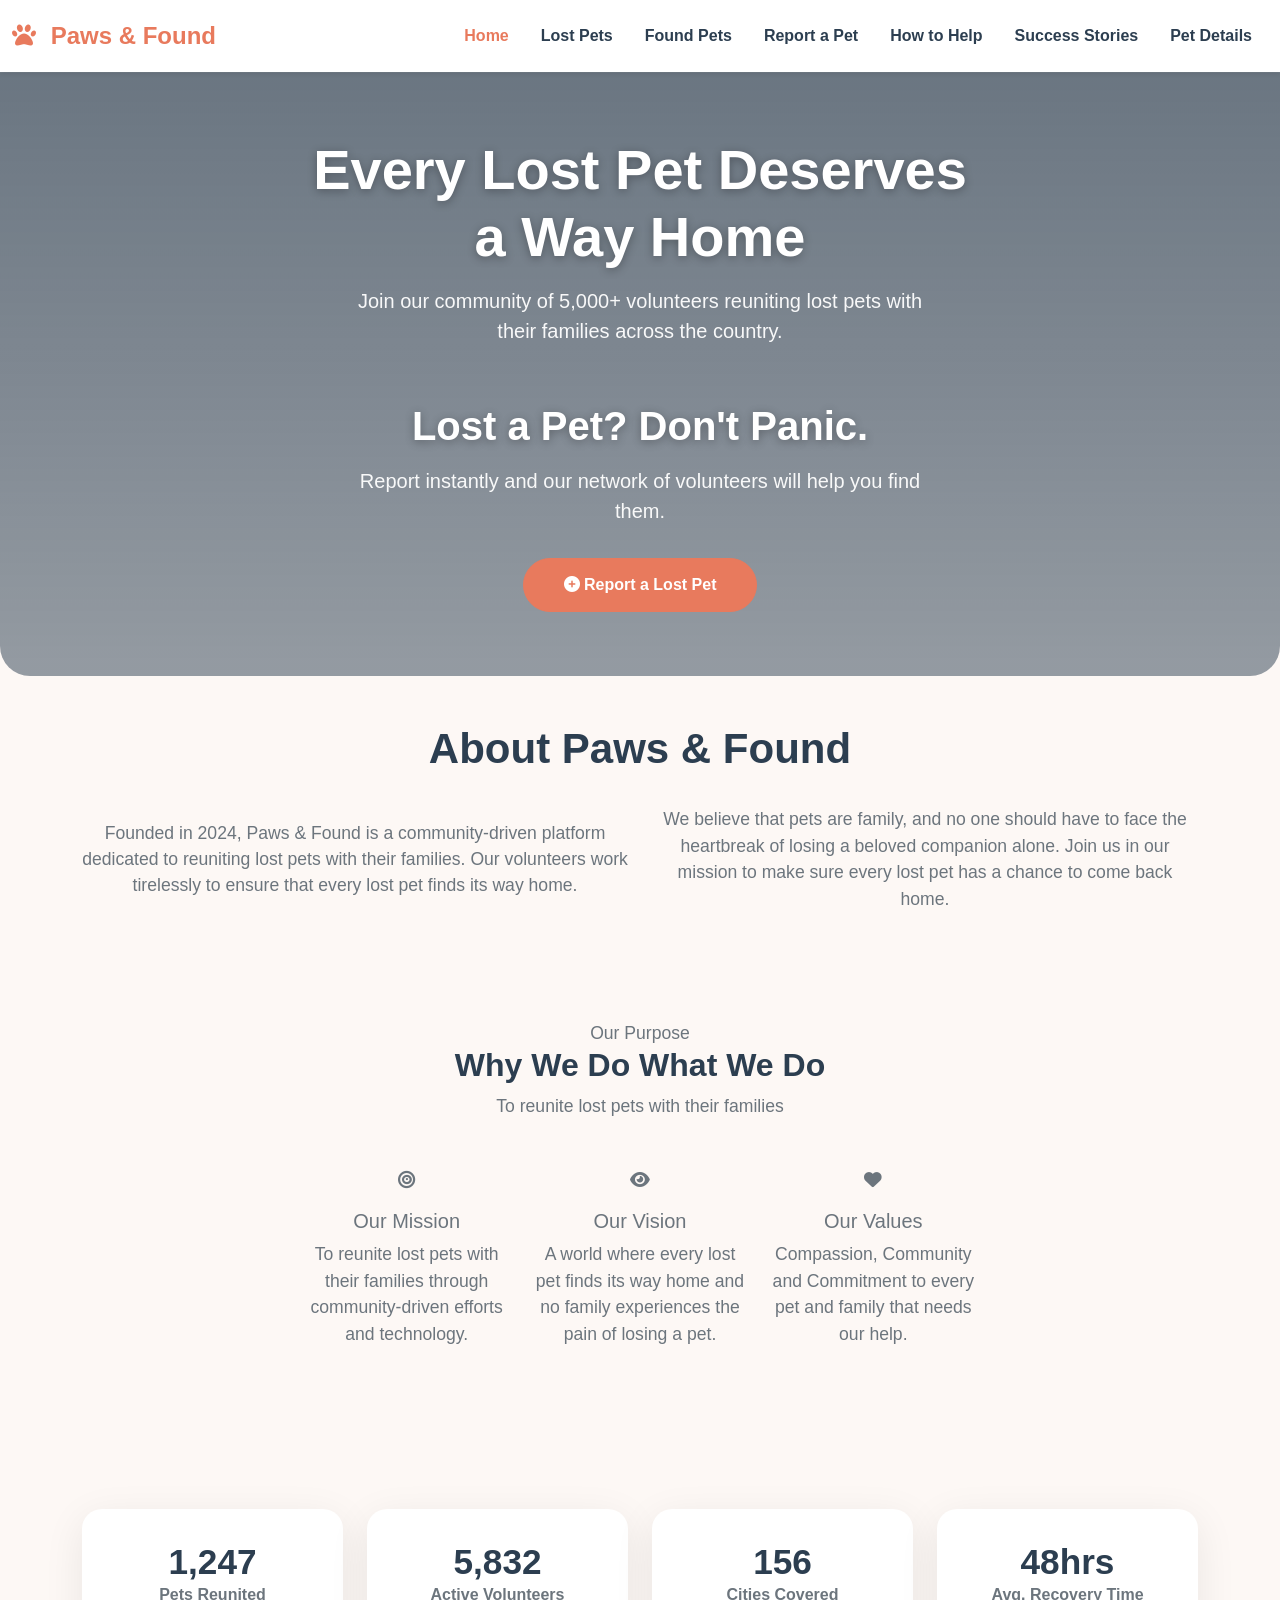
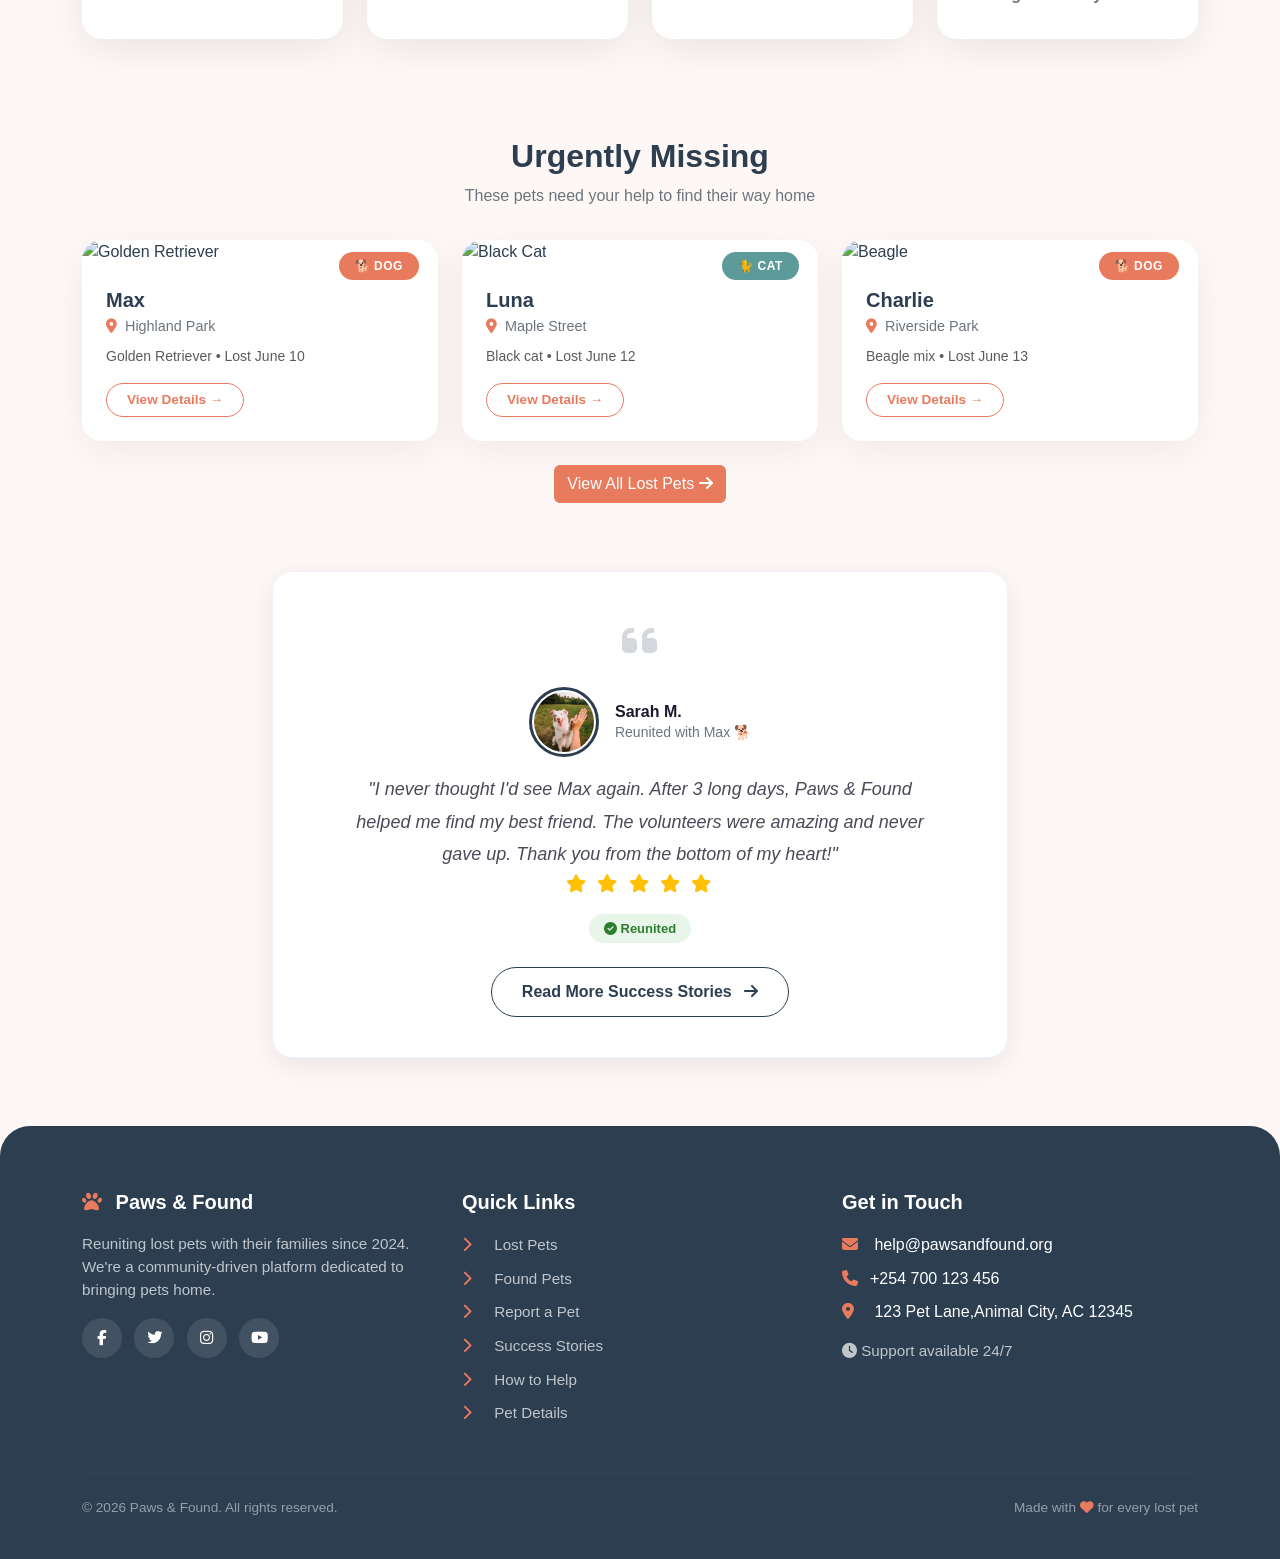
==== index.html @ 185084cc "finidhed home page set up yet to add js" ====
<!DOCTYPE html>
<html lang="en">
<head>
    <meta charset="UTF-8">
    <meta name="viewport" content="width=device-width, initial-scale=1.0">

    <title>Paws & Found | reuniting lost pets with their families</title>

    <link href="https://cdn.jsdelivr.net/npm/bootstrap@5.2.3/dist/css/bootstrap.min.css" rel="stylesheet" integrity="sha384-rbsA2VBKQhggwzxH7pPCaAqO46MgnOM80zW1RWuH61DGLwZJEdK2Kadq2F9CUG65" crossorigin="anonymous">
    <link rel="stylesheet" href="https://cdnjs.cloudflare.com/ajax/libs/font-awesome/6.4.0/css/all.min.css">

    <link rel="stylesheet" href="style.css">
</head>
<body>

    <nav class="navbar navbar-expand-lg bg-white shadow-sm sticky-top">
        <div class="container-fluid">
            <!-- Brand / Logo -->
            <a class="navbar-brand fw-bold text-primary" href="index.html"> 
                <i class="fas fa-paw"></i> Paws & Found</a>
            
            <!-- Mobile Toggle Button (hamburger menu) -->
            <button class="navbar-toggler" type="button" data-bs-toggle="collapse" data-bs-target="#mainNavbar">
                <span class="navbar-toggler-icon"></span>
            </button>
            
            <!-- Navigation Links (collapsible on mobile) -->
            <div class="collapse navbar-collapse" id="mainNavbar">
                <ul class="navbar-nav ms-auto mb-2 mb-lg-0">
                    <li class="nav-item">
                        <a class="nav-link active" aria-current="page" href="index.html">Home</a>
                    </li>
                    <li class="nav-item">
                        <a class="nav-link" href="lost_pets.html">Lost Pets</a>
                    </li>
                    <li class="nav-item">
                        <a class="nav-link" href="found_pets.html">Found Pets</a>
                    </li>
                    <li class="nav-item">
                        <a class="nav-link" href="report_form.html">Report a Pet</a>
                    </li>
                    <li class="nav-item">
                        <a class="nav-link" href="how-to-help.html">How to Help</a>
                    </li>
                    <li class="nav-item">
                        <a class="nav-link" href="success_details.html">Success Stories</a>
                    </li>
                    <li class="nav-item">
                        <a class="nav-link" href="pet_details.html">Pet Details</a>
                    </li>

                </ul>
            </div>
        </div>
    </nav>


    <section class="hero">
        <div class="container">
            <h1>Every Lost Pet Deserves <br>a Way Home</h1>
            <p>Join our community of 5,000+ volunteers reuniting lost pets with their families across the country.</p>
            <br>
            <h2>Lost a Pet? Don't Panic.</h2>
            <p>Report instantly and our network of volunteers will help you find them.</p>
                <div>
                    <a href="report_form.html" class="btn btn-primary">
                        <i class="fas fa-plus-circle"></i> Report a Lost Pet
                    </a>
                </div>
            </div>
        </div>
    </section>


   <section class="container about-section">
        <div class="row align-items-center g-4">
            <h2>About Paws & Found</h2>
            <div class="col-md-6">
                <p>Founded in 2024, Paws & Found is a community-driven platform dedicated to reuniting lost pets with their families. Our volunteers work tirelessly to ensure that every lost pet finds its way home.</p>
            </div>
            <div class="col-md-6">    
                <p>We believe that pets are family, and no one should have to face the heartbreak of losing a beloved companion alone. Join us in our mission to make sure every lost pet has a chance to come back home.</p>
            </div>    
                <br>
                <br>
            </div>
        </div>
    </section>

    <section class="container mission-section py-5">
        <div class="text-center mb-5">
            <span class="section-badge">Our Purpose</span>
            <h2 class="section-title">Why We Do What We Do</h2>
            <p class="section-subtitle">To reunite lost pets with their families</p>
        </div>
        <div class="row g-4">
            <div class="col-md-4">
                <div class="mission-card text-center">
                    <div class="mission-icon mb-3">
                        <i class="fas fa-bullseye"></i>
                    </div>
                    <h5>Our Mission</h5>
                    <p>To reunite lost pets with their families through community-driven efforts and technology.</p>
                </div>
            </div>
            <div class="col-md-4">
                <div class="mission-card text-center">
                    <div class="mission-icon mb-3">
                        <i class="fas fa-eye"></i>
                    </div>
                    <h5>Our Vision</h5>
                    <p>A world where every lost pet finds its way home and no family experiences the pain of losing a pet.</p>
                </div>
            </div>
            <div class="col-md-4">
                <div class="mission-card text-center">
                    <div class="mission-icon mb-3">
                        <i class="fas fa-heart"></i>
                    </div>
                    <h5>Our Values</h5>
                    <p>Compassion, Community and Commitment to every pet and family that needs our help.</p>

    </section>

     

    <section class="container stats-section py-5">
        <div class="row g-4">
            <div class="col-md-3 col-sm-6">
                <div class="stat-card">
                    <h3>1,247</h3>
                    <p>Pets Reunited</p>
                </div>
            </div>
            <div class="col-md-3 col-sm-6">
                <div class="stat-card">
                    <h3>5,832</h3>
                    <p>Active Volunteers</p>
                </div>
            </div>
            <div class="col-md-3 col-sm-6">
                <div class="stat-card">
                    <h3>156</h3>
                    <p>Cities Covered</p>
                </div>
            </div>
            <div class="col-md-3 col-sm-6">
                <div class="stat-card">
                    <h3>48hrs</h3>
                    <p>Avg. Recovery Time</p>
                </div>
            </div>
        </div>
    </section>



    <section class="container my-5">
        <div class="text-center">
            <h2 class="section-title">Urgently Missing</h2>
            <p class="section-subtitle">These pets need your help to find their way home</p>
        </div>
        
        <div class="row g-4">
            <!-- Pet Card 1 - Dog -->
            <div class="col-md-4 col-sm-6">
                <div class="pet-card">
                    <img src="images/max.jpg" 
                         class="pet-card-img" alt="Golden Retriever">
                    <div class="pet-card-body">
                        <span class="pet-badge dog">🐕 Dog</span>
                        <h5>Max</h5>
                        <p class="location"><i class="fas fa-map-marker-alt"></i> Highland Park</p>
                        <p class="text-muted small">Golden Retriever • Lost June 10</p>
                        <a href="pet-detail.html?id=1" class="btn btn-outline-primary btn-sm">
                            View Details →
                        </a>
                    </div>
                </div>
            </div>


            <!-- Pet Card 2 - Cat -->
            <div class="col-md-4 col-sm-6">
                <div class="pet-card">
                    <img src="images/luna.jpg" 
                         class="pet-card-img" alt="Black Cat">
                    <div class="pet-card-body">
                        <span class="pet-badge cat">🐈 Cat</span>
                        <h5>Luna</h5>
                        <p class="location"><i class="fas fa-map-marker-alt"></i> Maple Street</p>
                        <p class="text-muted small">Black cat • Lost June 12</p>
                        <a href="pet-detail.html?id=2" class="btn btn-outline-primary btn-sm">
                            View Details →
                        </a>
                    </div>
                </div>
            </div>

            <!-- Pet Card 3 - Dog -->
            <div class="col-md-4 col-sm-6">
                <div class="pet-card">
                    <img src="images/charlie.jpg" 
                         class="pet-card-img" alt="Beagle">
                    <div class="pet-card-body">
                        <span class="pet-badge dog">🐕 Dog</span>
                        <h5>Charlie</h5>
                        <p class="location"><i class="fas fa-map-marker-alt"></i> Riverside Park</p>
                        <p class="text-muted small">Beagle mix • Lost June 13</p>
                        <a href="pet-detail.html?id=3" class="btn btn-outline-primary btn-sm">
                            View Details →
                        </a>
                    </div>
                </div>
            </div>
        </div>

        <div class="text-center mt-4">
            <a href="lost-pets.html" class="btn btn-primary">
                View All Lost Pets <i class="fas fa-arrow-right"></i>
            </a>
        </div>
    </section>



    <section class="container my-5">
    <div class="testimonial-preview">
        <div class="row justify-content-center">
            <div class="col-lg-8">
                <div class="testimonial-card text-center">
                    <div class="quote-icon">
                        <i class="fas fa-quote-left"></i>
                    </div>
                    
                    <div class="d-flex justify-content-center align-items-center mb-3">
                        <img src="images/sarah-dog.jpg" 
                             alt="Sarah M." 
                             class="user-avatar">
                        <div class="ms-3 text-start">
                            <h6 class="user-name">Sarah M.</h6>
                            <p class="user-role mb-0">Reunited with Max 🐕</p>
                        </div>
                    </div>
                    
                    <p class="testimonial-text">
                        "I never thought I'd see Max again. After 3 long days, Paws & Found 
                        helped me find my best friend. The volunteers were amazing and 
                        never gave up. Thank you from the bottom of my heart!"
                    </p>
                    
                    <div class="stars">
                        <i class="fas fa-star"></i>
                        <i class="fas fa-star"></i>
                        <i class="fas fa-star"></i>
                        <i class="fas fa-star"></i>
                        <i class="fas fa-star"></i>
                    </div>
                    
                    <div class="mt-3">
                        <span class="pet-tag">
                            <i class="fas fa-check-circle"></i> Reunited
                        </span>
                    </div>
                    
                    <div class="mt-4">
                        <a href="success_details.html" class="btn btn-outline-primary view-stories-btn">
                            Read More Success Stories <i class="fas fa-arrow-right ms-2"></i>
                        </a>
                    </div>
                </div>
            </div>
        </div>
    </div>
</section>
    

    <footer class="footer">
        <div class="container">
            <div class="row g-4">
                <!-- Column 1: Brand -->
                <div class="col-md-4">
                    <h5><i class="fas fa-paw"></i> Paws & Found</h5>
                    <p>Reuniting lost pets with their families since 2024. We're a community-driven platform dedicated to bringing pets home.</p>
                    <div class="social-links mt-3">
                        <a href="#"><i class="fab fa-facebook-f"></i></a>
                        <a href="#"><i class="fab fa-twitter"></i></a>
                        <a href="#"><i class="fab fa-instagram"></i></a>
                        <a href="#"><i class="fab fa-youtube"></i></a>
                    </div>
                </div>

                <!-- Column 2: Quick Links -->
                <div class="col-md-4">
                    <h5>Quick Links</h5>
                    <ul>
                        <li><a href="lost_pets.html"><i class="fas fa-chevron-right"></i> Lost Pets</a></li>
                        <li><a href="found_pets.html"><i class="fas fa-chevron-right"></i> Found Pets</a></li>
                        <li><a href="report_form.html"><i class="fas fa-chevron-right"></i> Report a Pet</a></li>
                        <li><a href="success_details.html"><i class="fas fa-chevron-right"></i> Success Stories</a></li>
                        <li><a href="how_to_help.html"><i class="fas fa-chevron-right"></i> How to Help</a></li>
                        <li><a href="pet_details.html"><i class="fas fa-chevron-right"></i> Pet Details</a></li>
                    </ul>
                </div>

                <!-- Column 3: Contacts -->
                <div class="col-md-4">
                    <h5>Get in Touch</h5>
                    <ul>
                        <li><i class="fas fa-envelope"></i> help@pawsandfound.org</li>
                        <li><i class="fas fa-phone"></i>+254 700 123 456</li>
                        <li><i class="fas fa-map-marker-alt"></i> 123 Pet Lane,Animal City, AC 12345</li>
                    </ul>
                    <p class="mt-3 small">
                        <i class="fas fa-clock"></i> Support available 24/7
                    </p>
                </div>
            </div>

            <hr class="divider">

            <div class="row">
                <div class="col-md-6 text-md-start text-center">
                    <p class="copyright">&copy; 2026 Paws & Found. All rights reserved.</p>
                </div>
                <div class="col-md-6 text-md-end text-center">
                    <p class="copyright">
                        Made with <i class="fas fa-heart" style="color: #E87A5D;"></i> for every lost pet
                    </p>
                </div>
            </div>
        </div>
    </footer>

     <script src="https://cdn.jsdelivr.net/npm/bootstrap@5.2.3/dist/js/bootstrap.bundle.min.js" integrity="sha384-kenU1KFdBIe4zVF0s0G1M5b4hcpxyD9F7jL+jjXkk+Q2h455rYXK/7HAuoJl+0I4" crossorigin="anonymous"></script>

    
    
</body>
</html>
---- style.css ----
body {
            font-family: 'Nunito', 'Segoe UI', Tahoma, Geneva, Verdana, sans-serif;
            background-color: #FDF8F5;
            color: #2C3E50;
        }

        /* ============================================
           NAVIGATION BAR (already built)
           ============================================ */
        .navbar {
            background-color: white;
            box-shadow: 0 2px 20px rgba(0,0,0,0.08);
            padding: 0.8rem 0;
        }

        .navbar-brand {
            font-size: 1.5rem;
            font-weight: 800;
            color: #E87A5D !important;
        }

        .navbar-brand i {
            margin-right: 8px;
        }

        .nav-link {
            color: #2C3E50 !important;
            font-weight: 600;
            transition: color 0.3s;
            padding: 0.2rem 1rem !important;
        }

        .nav-link:hover, .nav-link.active {
            color: #E87A5D !important;
        }

        .nav-link i {
            margin-right: 6px;
        }

        /* ============================================
           HERO SECTION
           ============================================ */
        .hero {
            background: linear-gradient(rgba(44, 62, 80, 0.7), rgba(44, 62, 80, 0.5)), 
                        url('https://images.unsplash.com/photo-1548199973-03cce0bbc87b?w=1600&h=600&fit=crop');
            background-size: cover;
            background-position: center;
            min-height: 500px;
            display: flex;
            align-items: center;
            justify-content: center;
            color: white;
            text-align: center;
            padding: 4rem 1rem;
            margin-bottom: 3rem;
            border-radius: 0 0 30px 30px;
        }

        .hero h1 {
            font-family: 'Nunito', 'Segoe UI', Tahoma, Geneva, Verdana, sans-serif;
            font-size: 3.5rem;
            font-weight: 800;
            margin-bottom: 1rem;
            text-shadow: 0 2px 10px rgba(0,0,0,0.3);
        }

        .hero p {
            font-size: 1.25rem;
            max-width: 600px;
            margin: 0 auto 2rem;
            opacity: 0.95;
        }

        .hero .btn {
            padding: 14px 40px;
            font-weight: 700;
            border-radius: 50px;
            margin: 0 8px;
        }

        .btn-primary {
            background-color: #E87A5D;
            border-color: #E87A5D;
        }

        .btn-primary:hover {
            background-color: #d45a3a;
            border-color: #d45a3a;
        }
        .hero h2{
            font-family: 'Nunito', 'Segoe UI', Tahoma, Geneva, Verdana, sans-serif;
            font-size: 2.5rem;
            font-weight: 800;
            margin-bottom: 1rem;
            text-shadow: 0 2px 10px rgba(0,0,0,0.3);
            
        }


         /* ============================================
           FEATURED PETS GRID
           ============================================ */
        .section-title {
            font-weight: 800;
            color: #2C3E50;
            margin-bottom: 0.5rem;
        }

        .section-subtitle {
            color: #6c757d;
            margin-bottom: 2rem;
        }
        
        .pet-card {
            background: white;
            border-radius: 20px;
            box-shadow: 0 10px 40px rgba(0,0,0,0.06);
            overflow: hidden;
            transition: transform 0.3s ease, box-shadow 0.3s ease;
            height: 100%;
        }

        .pet-card:hover {
            transform: translateY(-5px);
            box-shadow: 0 15px 40px rgba(0,0,0,0.12);
        }

        .pet-card img{
            width: 100%;
            height: 200px;
            object-fit: cover;
        }

        .pet-card-body {
            padding: 1.5rem;
            position: relative;
        }

        .pet-badge {
            position: absolute;
            top: -12px;
            right: 1.2rem;
            padding: 5px 16px;
            border-radius: 30px;
            font-size: 0.75rem;
            font-weight: 700;
            color: white;
            text-transform: uppercase;
            letter-spacing: 0.5px;
        }

        .pet-badge.dog {
            background-color: #E87A5D;
        }

        .pet-badge.cat {
            background-color: #5D9B9B;
        }

        .pet-badge.other {
            background-color: #7CB518;
        }

        .pet-card-body h5 {
            font-weight: 700;
            margin-bottom: 0.25rem;
            color: #2C3E50;
        }

        .pet-card-body .location {
            color: #6c757d;
            font-size: 0.9rem;
            margin-bottom: 0.5rem;
        }

        .pet-card-body .location i {
            margin-right: 4px;
            color: #E87A5D;
        }

        .pet-card-body .btn-outline-primary {
            color: #E87A5D;
            border-color: #E87A5D;
            border-radius: 30px;
            padding: 6px 20px;
            font-weight: 600;
            font-size: 0.85rem;
        }

        .pet-card-body .btn-outline-primary:hover {
            background-color: #E87A5D;
            border-color: #E87A5D;
            color: white;
            
        }
        /* ============================================
           ABOUT SECTION
           ============================================ */
        .about-section {
             margin-bottom: 60px;
        }
        .about-section h2 {
            font-weight: 700;
                font-size: 42px;

            color: #2C3E50;
            margin-bottom: 0.5rem;
            text-align: center;
        }
        .about-section p {
            color: #6c757d;
            font-size: 1.1rem;
            max-width: 700px;
            margin: 0 auto;
            text-align: center;
        }
        
        /* ============================================
          MISSION SECTION
           ============================================ */
        .mission-section {
            color: #6c757d;
            font-size: 1.1rem;
            max-width: 700px;
            margin: 0 auto;
            text-align: center;
        }   
        


         /* ============================================
           STATS SECTION
           ============================================ */
        .stats-section {
            margin-top: 50px;
            margin-bottom: 50px;
            position: relative;
            z-index: 10;
        }

        .stat-card {
            background: white;
            padding: 2rem 1.5rem;
            border-radius: 20px;
            box-shadow: 0 10px 40px rgba(0,0,0,0.08);
            text-align: center;
            transition: transform 0.3s ease, box-shadow 0.3s ease;
            height: 100%;
        }

        .stat-card:hover {
            transform: translateY(-8px);
            box-shadow: 0 15px 50px rgba(0,0,0,0.12);
        }

        .stat-card i {
            font-size: 2.5rem;
            color: #E87A5D;
            margin-bottom: 0.5rem;
        }

        .stat-card h3 {
            font-size: 2.2rem;
            font-weight: 800;
            color: #2C3E50;
            margin-bottom: 0;
        }

        .stat-card p {
            color: #6c757d;
            font-weight: 600;
            margin-bottom: 0;
        }


          /* ============================================
           FOOTER
           ============================================ */
        .footer {
            background-color: #2C3E50;
            color: white;
            padding: 4rem 0 1.5rem;
            margin-top: 3rem;
            border-radius: 30px 30px 0 0;
        }

        .footer h5 {
            font-weight: 700;
            margin-bottom: 1.2rem;
            color: white;
        }

        .footer h5 i {
            margin-right: 8px;
            color: #E87A5D;
        }

        .footer p, .footer a {
            color: rgba(255,255,255,0.7);
            font-size: 0.95rem;
        }

        .footer a {
            text-decoration: none;
            transition: color 0.3s;
        }

        .footer a:hover {
            color: #E87A5D;
        }

        .footer ul {
            list-style: none;
            padding: 0;
        }

        .footer ul li {
            margin-bottom: 0.6rem;
        }

        .footer ul li i {
            margin-right: 8px;
            width: 20px;
            color: #E87A5D;
        }

        .footer .social-links a {
            display: inline-block;
            width: 40px;
            height: 40px;
            background: rgba(255,255,255,0.1);
            border-radius: 50%;
            text-align: center;
            line-height: 40px;
            margin-right: 8px;
            transition: background 0.3s;
            color: white;
        }

        .footer .social-links a:hover {
            background: #E87A5D;
        }

        .footer .divider {
            border-color: rgba(255,255,255,0.1);
            margin: 2rem 0 1.5rem;
        }

        .footer .copyright {
            color: rgba(255,255,255,0.5);
            font-size: 0.85rem;
        }

        /* Testimonial Preview Styles */
.testimonial-preview {
    padding: 20px 0;
}

.testimonial-card {
    background: white;
    padding: 40px;
    border-radius: 20px;
    box-shadow: 0 8px 30px rgba(0,0,0,0.08);
    position: relative;
    transition: transform 0.3s ease, box-shadow 0.3s ease;
    border: 1px solid rgba(102, 126, 234, 0.1);
}

.testimonial-card:hover {
    transform: translateY(-5px);
    box-shadow: 0 12px 40px rgba(102, 126, 234, 0.15);
}

.quote-icon {
    font-size: 40px;
    color: #2C3E50;
    opacity: 0.2;
    margin-bottom: 15px;
}

.user-avatar {
    width: 70px;
    height: 70px;
    border-radius: 50%;
    object-fit: cover;
    border: 3px solid #2C3E50;
    padding: 2px;
}

.user-name {
    font-weight: 700;
    color: #1a1a2e;
    margin-bottom: 0;
}

.user-role {
    font-size: 14px;
    color: #6c757d;
}

.testimonial-text {
    font-size: 18px;
    color: #4a4a5a;
    line-height: 1.8;
    font-style: italic;
    max-width: 600px;
    margin: 0 auto;
}

.stars {
    color: #ffc107;
    font-size: 18px;
    letter-spacing: 3px;
}

.pet-tag {
    display: inline-block;
    background: #e8f5e9;
    color: #2e7d32;
    padding: 5px 15px;
    border-radius: 20px;
    font-size: 13px;
    font-weight: 600;
}

.view-stories-btn {
    padding: 12px 30px;
    border-radius: 30px;
    font-weight: 600;
    transition: all 0.3s ease;
    border-color: #2C3E50;
    color: #2C3E50;
}

.view-stories-btn:hover {
    background: #2C3E50;
    color: white;
    transform: translateY(-2px);
    box-shadow: 0 5px 20px rgba(102, 126, 234, 0.3);
}

/* Responsive */
@media (max-width: 768px) {
    .testimonial-card {
        padding: 25px;
    }
    
    .testimonial-text {
        font-size: 16px;
    }
    
    .user-avatar {
        width: 55px;
        height: 55px;
    }
}
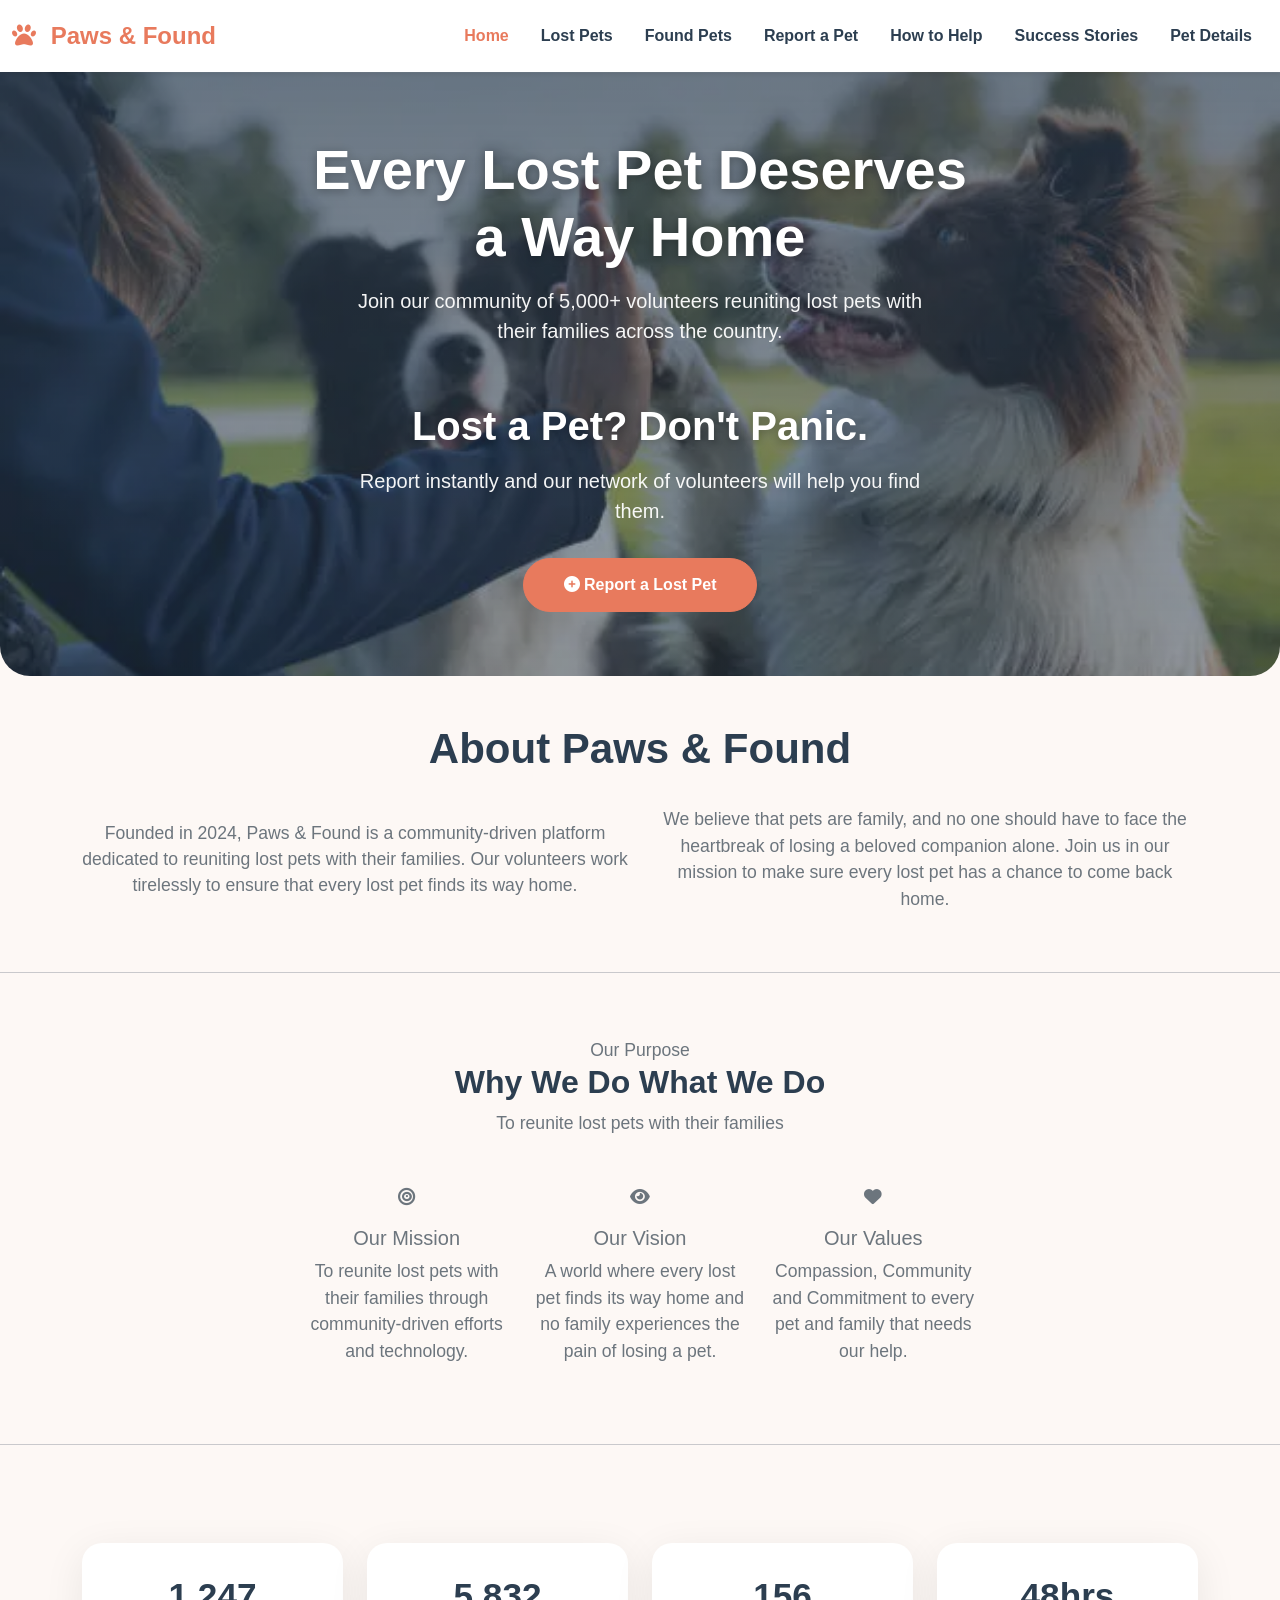
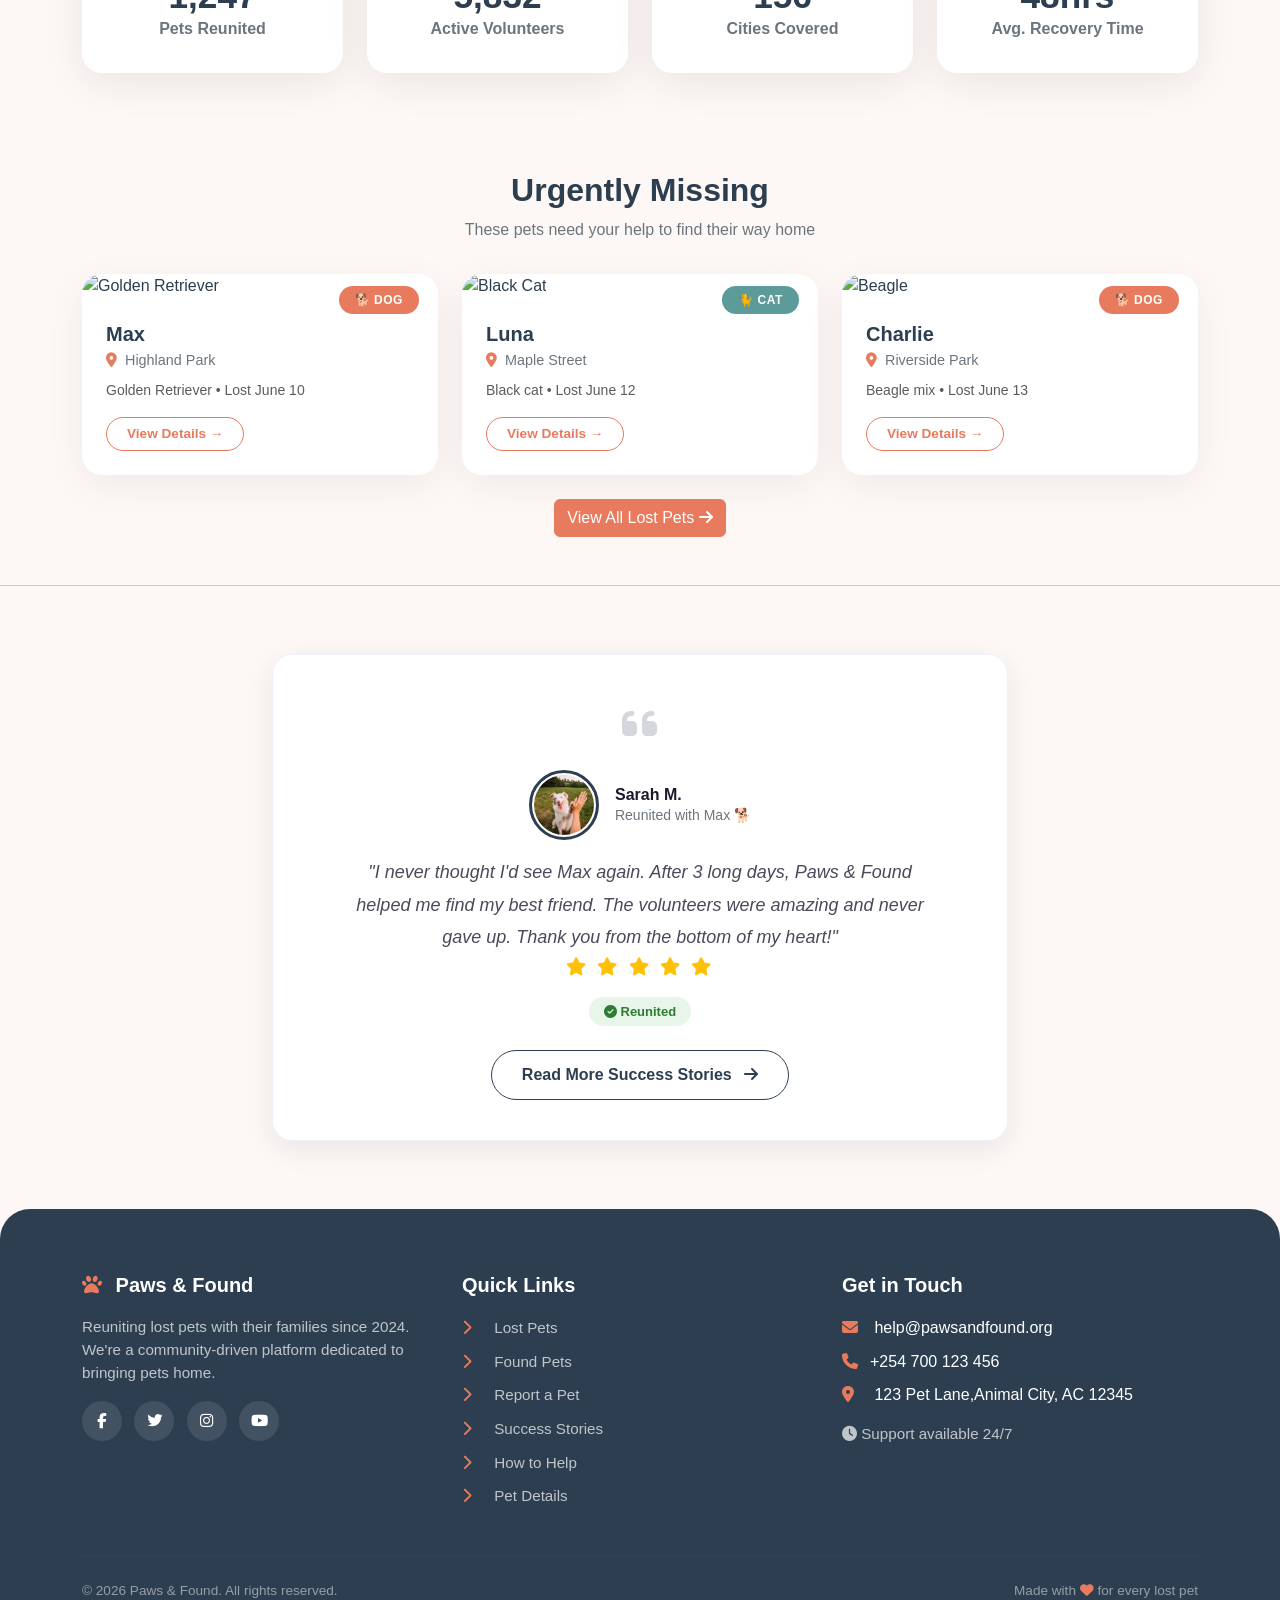
==== commit 8f5d7a6d: "most pet images added" ====
--- a/index.html
+++ b/index.html
@@ -10,6 +10,22 @@
     <link rel="stylesheet" href="https://cdnjs.cloudflare.com/ajax/libs/font-awesome/6.4.0/css/all.min.css">
 
     <link rel="stylesheet" href="style.css">
+    <style>
+        @media (max-width: 768px) {
+    .testimonial-card {
+        padding: 25px;
+    }
+    
+    .testimonial-text {
+        font-size: 16px;
+    }
+    
+    .user-avatar {
+        width: 55px;
+        height: 55px;
+    }
+}
+    </style>
 </head>
 <body>
 
@@ -87,6 +103,8 @@
         </div>
     </section>
 
+    <hr class="divider">
+
     <section class="container mission-section py-5">
         <div class="text-center mb-5">
             <span class="section-badge">Our Purpose</span>
@@ -121,6 +139,8 @@
                     <p>Compassion, Community and Commitment to every pet and family that needs our help.</p>
 
     </section>
+
+    <hr class="divider">
 
      
 
@@ -222,6 +242,8 @@
         </div>
     </section>
 
+    <hr class="divider">
+
 
 
     <section class="container my-5">
--- a/style.css
+++ b/style.css
@@ -43,7 +43,7 @@
            ============================================ */
         .hero {
             background: linear-gradient(rgba(44, 62, 80, 0.7), rgba(44, 62, 80, 0.5)), 
-                        url('https://images.unsplash.com/photo-1548199973-03cce0bbc87b?w=1600&h=600&fit=crop');
+                        url('images/Hero2.jpg');
             background-size: cover;
             background-position: center;
             min-height: 500px;
@@ -95,6 +95,37 @@
             margin-bottom: 1rem;
             text-shadow: 0 2px 10px rgba(0,0,0,0.3);
             
+        }
+
+         /* ============================================
+           PAGE HERO
+           ============================================ */
+        .success-hero {
+            background: linear-gradient(rgba(44, 62, 80, 0.7), rgba(44, 62, 80, 0.5)), 
+                        url('images/Hero2.jpg');
+            background-size: cover;
+            background-position: center;
+            min-height: 500px;
+            display: flex;
+            align-items: center;
+            justify-content: center;
+            color: white;
+            text-align: center;
+            padding: 4rem 1rem;
+            margin-bottom: 3rem;
+            border-radius: 0 0 30px 30px;
+        }
+
+        .success-hero h1 {
+            font-weight: 800;
+            font-size: 3rem;
+        }
+
+        .success-hero p {
+            font-size: 1.2rem;
+            opacity: 0.9;
+            max-width: 600px;
+            margin: 0 auto;
         }
 
 
@@ -272,6 +303,104 @@
             font-weight: 600;
             margin-bottom: 0;
         }
+        /* ============================================
+           SUCCESS STORY CARDS
+           ============================================ */
+        .story-card {
+            background: white;
+            border-radius: 20px;
+            overflow: hidden;
+            box-shadow: 0 5px 25px rgba(0,0,0,0.06);
+            transition: transform 0.3s ease, box-shadow 0.3s ease;
+            height: 100%;
+            margin-bottom: 2rem;
+            align-items: center;
+        
+        }
+
+        .story-card:hover {
+            transform: translateY(-8px);
+            box-shadow: 0 15px 45px rgba(0,0,0,0.12);
+        }
+
+        .story-card-img {
+            width: 100%;
+            height: 280px;
+            object-fit: cover;
+        }
+
+        .story-card-body {
+            padding: 1.8rem;
+        }
+
+        .story-card-body .badge-reunited {
+            background-color: #7CB518;
+            color: white;
+            font-weight: 700;
+            padding: 6px 16px;
+            border-radius: 30px;
+            font-size: 0.75rem;
+            text-transform: uppercase;
+            letter-spacing: 0.5px;
+            display: inline-block;
+            margin-bottom: 0.8rem;
+        }
+
+        .story-card-body h3 {
+            font-weight: 800;
+            color: #2C3E50;
+            margin-bottom: 0.5rem;
+        }
+
+        .story-card-body .story-meta {
+            color: #6c757d;
+            font-size: 0.9rem;
+            margin-bottom: 0.8rem;
+        }
+
+        .story-card-body .story-meta i {
+            color: #E87A5D;
+            margin-right: 4px;
+        }
+
+        .story-card-body .story-text {
+            color: #4a4a4a;
+            line-height: 1.7;
+        }
+
+        .story-card-body .story-footer {
+            margin-top: 1.2rem;
+            padding-top: 1.2rem;
+            border-top: 1px solid #eee;
+            display: flex;
+            justify-content: space-between;
+            align-items: center;
+            flex-wrap: wrap;
+        }
+
+        .story-card-body .story-footer .pet-name {
+            font-weight: 700;
+            color: #E87A5D;
+        }
+
+        .story-card-body .story-footer .btn-outline-primary {
+            color: #E87A5D;
+            border-color: #E87A5D;
+            border-radius: 30px;
+            padding: 6px 20px;
+            font-weight: 600;
+            font-size: 0.85rem;
+        }
+
+        .story-card-body .story-footer .btn-outline-primary:hover {
+            background-color: #E87A5D;
+            border-color: #E87A5D;
+            color: white;
+        }
+
+
+       
+
 
 
           /* ============================================
@@ -439,19 +568,3 @@
     transform: translateY(-2px);
     box-shadow: 0 5px 20px rgba(102, 126, 234, 0.3);
 }
-
-/* Responsive */
-@media (max-width: 768px) {
-    .testimonial-card {
-        padding: 25px;
-    }
-    
-    .testimonial-text {
-        font-size: 16px;
-    }
-    
-    .user-avatar {
-        width: 55px;
-        height: 55px;
-    }
-}
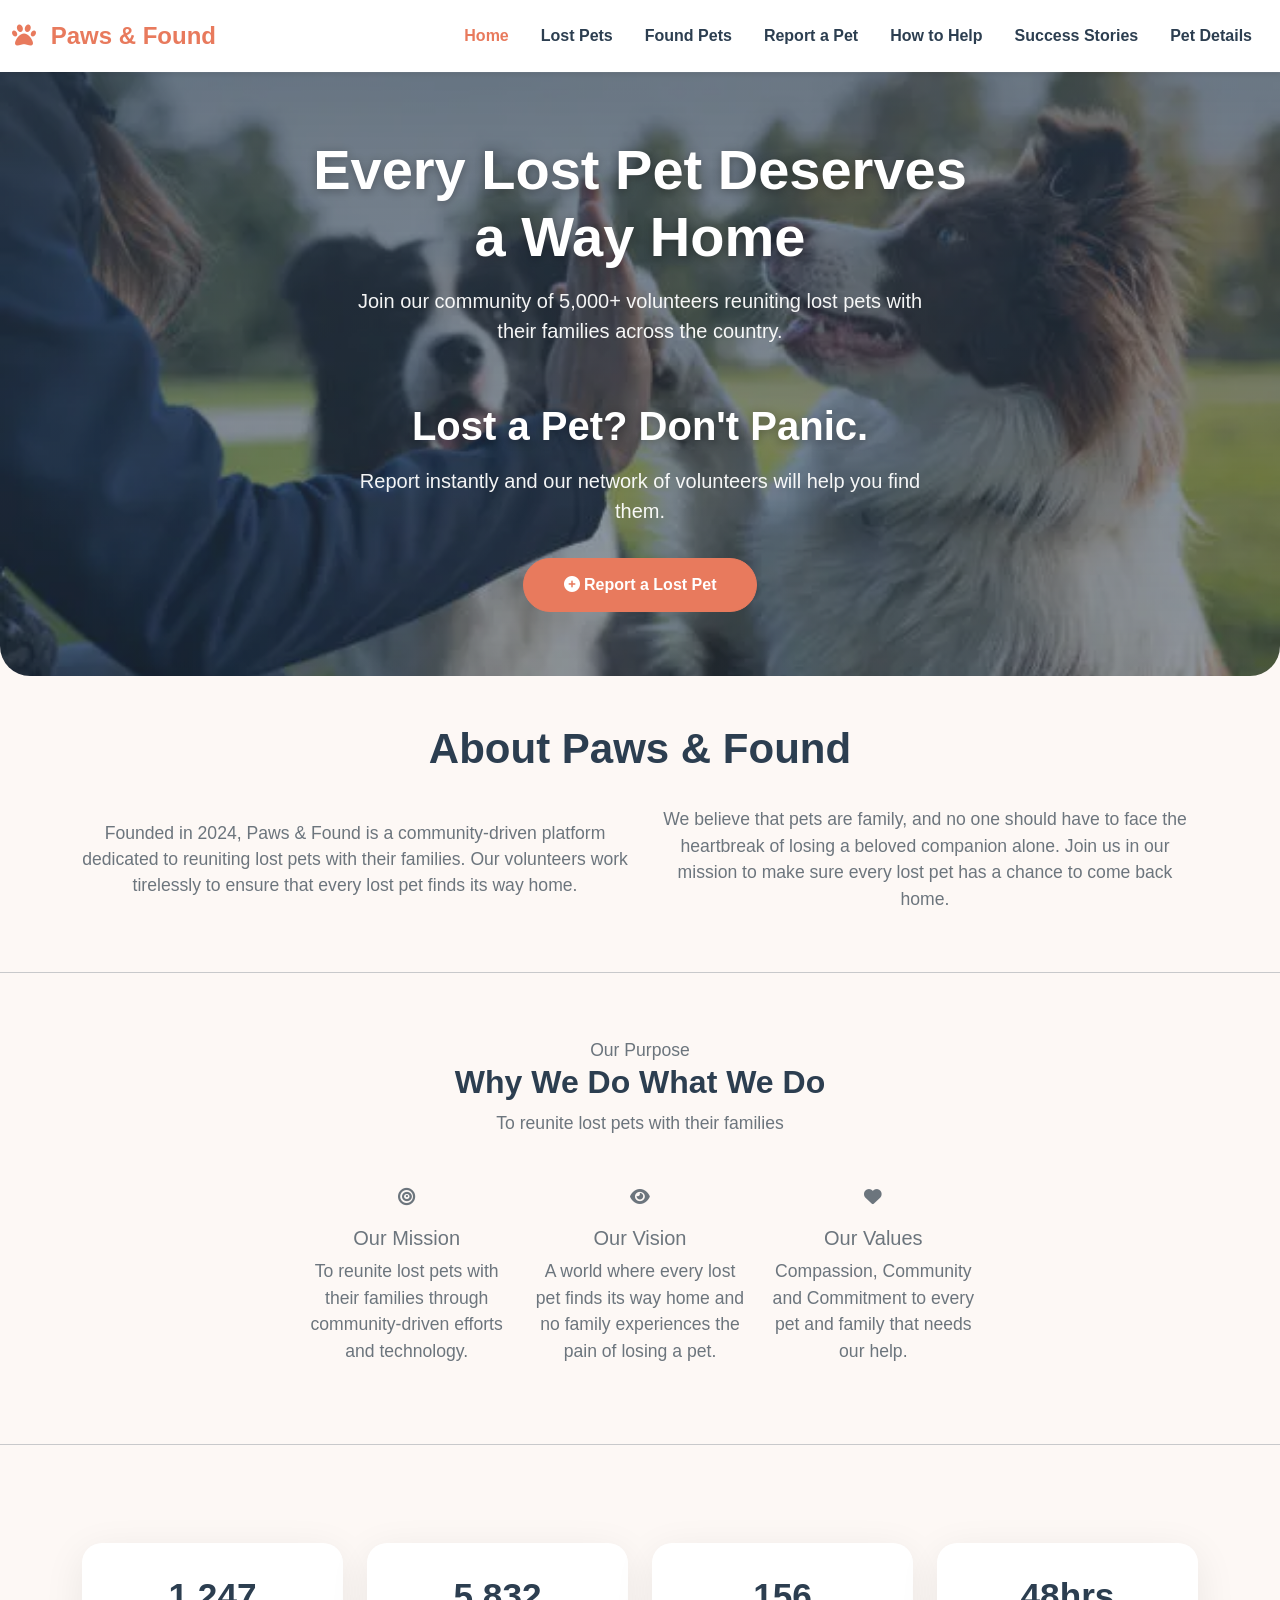
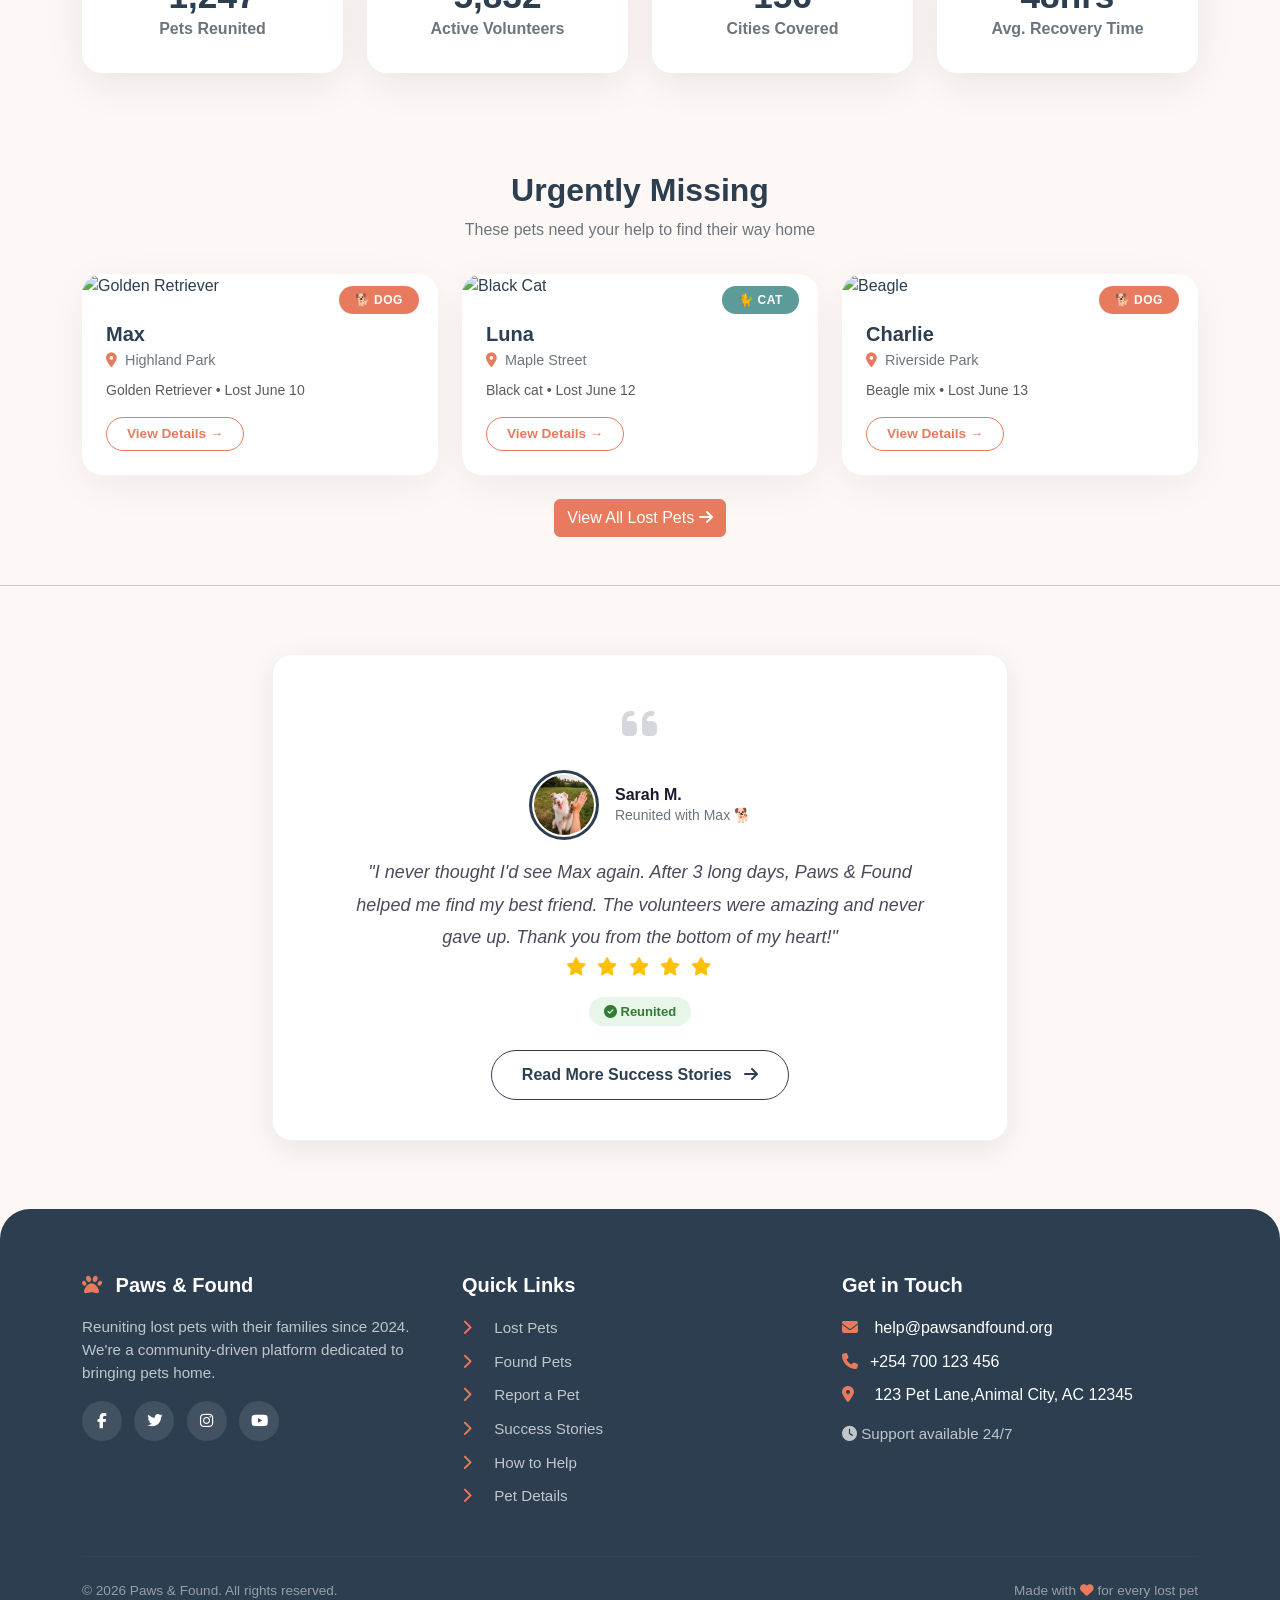
==== commit 3d2d818f: "added smooth transitions between web pages" ====
--- a/index.html
+++ b/index.html
@@ -69,8 +69,7 @@
             </div>
         </div>
     </nav>
-
-
+    <main>
     <section class="hero">
         <div class="container">
             <h1>Every Lost Pet Deserves <br>a Way Home</h1>
@@ -296,7 +295,7 @@
     </div>
 </section>
     
-
+</main>
     <footer class="footer">
         <div class="container">
             <div class="row g-4">
--- a/style.css
+++ b/style.css
@@ -37,6 +37,41 @@
         .nav-link i {
             margin-right: 6px;
         }
+     /*page transition animations*/
+        @view-transition{
+            navigation: auto;
+        }
+
+        ::view-transition-group(page-content) {
+            animation-duration: 1s;
+            animation-timing-function: ease;
+        }
+
+        ::view-transition-old(page-content){
+            animation-name: slide-out;
+        }
+
+        ::view-transition-new(page-content){
+            animation-name: slide-in;
+        }
+
+        main{
+            view-transition-name: page-content;
+        }
+
+
+        @keyframes slide-out{
+            to {
+                translate: -100vw;
+            }
+        }
+        @keyframes slide-in{
+            from {
+                translate: 100%;
+            }
+        }
+
+        
 
         /* ============================================
            HERO SECTION
@@ -127,7 +162,7 @@
             max-width: 600px;
             margin: 0 auto;
         }
-
+        
 
          /* ============================================
            FEATURED PETS GRID
@@ -308,13 +343,13 @@
            ============================================ */
         .story-card {
             background: white;
-            border-radius: 20px;
+            border-radius: 30px;
             overflow: hidden;
             box-shadow: 0 5px 25px rgba(0,0,0,0.06);
             transition: transform 0.3s ease, box-shadow 0.3s ease;
             height: 100%;
-            margin-bottom: 2rem;
-            align-items: center;
+            margin-bottom: 40px;
+            margin-top: 20px;
         
         }
 
@@ -397,10 +432,141 @@
             border-color: #E87A5D;
             color: white;
         }
-
-
-       
-
+        /* ============================================
+           FORM CARD
+           ============================================ */
+        .form-card {
+            background: white;
+            padding: 2.5rem;
+            border-radius: 20px;
+            box-shadow: 0 10px 40px rgba(0,0,0,0.08);
+            margin-bottom: 3rem;
+        }
+
+        .form-card .form-label {
+            font-weight: 600;
+            color: #2C3E50;
+        }
+
+        .form-card .form-label .required {
+            color: #E87A5D;
+            margin-left: 3px;
+        }
+
+        .form-control, .form-select {
+            border: 2px solid #e9ecef;
+            border-radius: 12px;
+            padding: 12px 16px;
+            transition: border-color 0.3s, box-shadow 0.3s;
+        }
+
+        .form-control:focus, .form-select:focus {
+            border-color: #E87A5D;
+            box-shadow: 0 0 0 0.25rem rgba(232, 122, 93, 0.25);
+        }
+
+        .form-control.is-invalid, .form-select.is-invalid {
+            border-color: #dc3545;
+            background-image: none;
+        }
+
+        .form-control.is-valid, .form-select.is-valid {
+            border-color: #7CB518;
+        }
+
+        .invalid-feedback {
+            font-weight: 600;
+            font-size: 0.85rem;
+        }
+
+        /* Success message */
+        .success-message {
+            display: none;
+            background: linear-gradient(135deg, #7CB518, #5d8a12);
+            color: white;
+            padding: 2rem;
+            border-radius: 20px;
+            text-align: center;
+            margin-top: 2rem;
+        }
+
+        .success-message.show {
+            display: block;
+            animation: fadeInUp 0.5s ease;
+        }
+
+        .success-message i {
+            font-size: 3rem;
+            margin-bottom: 1rem;
+        }
+
+        .success-message h3 {
+            font-weight: 700;
+        }
+
+        @keyframes fadeInUp {
+            from {
+                opacity: 0;
+                transform: translateY(20px);
+            }
+            to {
+                opacity: 1;
+                transform: translateY(0);
+            }
+        }/* ============================================
+           SUBMIT BUTTON
+           ============================================ */
+        .btn-submit {
+            background-color: #E87A5D;
+            border: none;
+            color: white;
+            padding: 14px 40px;
+            font-weight: 700;
+            border-radius: 50px;
+            font-size: 1.1rem;
+            width: 100%;
+            transition: background-color 0.3s, transform 0.3s;
+        }
+
+        .btn-submit:hover {
+            background-color: #d45a3a;
+            transform: translateY(-2px);
+        }
+
+        .btn-submit:active {
+            transform: translateY(0);
+        }
+
+        .btn-submit i {
+            margin-right: 8px;
+        }
+
+        /* ============================================
+           INFO BOXES
+           ============================================ */
+        .info-box {
+            background: #f8f9fa;
+            border-radius: 16px;
+            padding: 1.5rem;
+            margin-bottom: 1.5rem;
+            border-left: 4px solid #E87A5D;
+        }
+
+        .info-box i {
+            color: #E87A5D;
+            font-size: 1.5rem;
+            margin-right: 12px;
+        }
+
+        .info-box h5 {
+            font-weight: 700;
+            color: #2C3E50;
+        }
+
+        .info-box p {
+            color: #6c757d;
+            margin-bottom: 0;
+        }
 
 
           /* ============================================
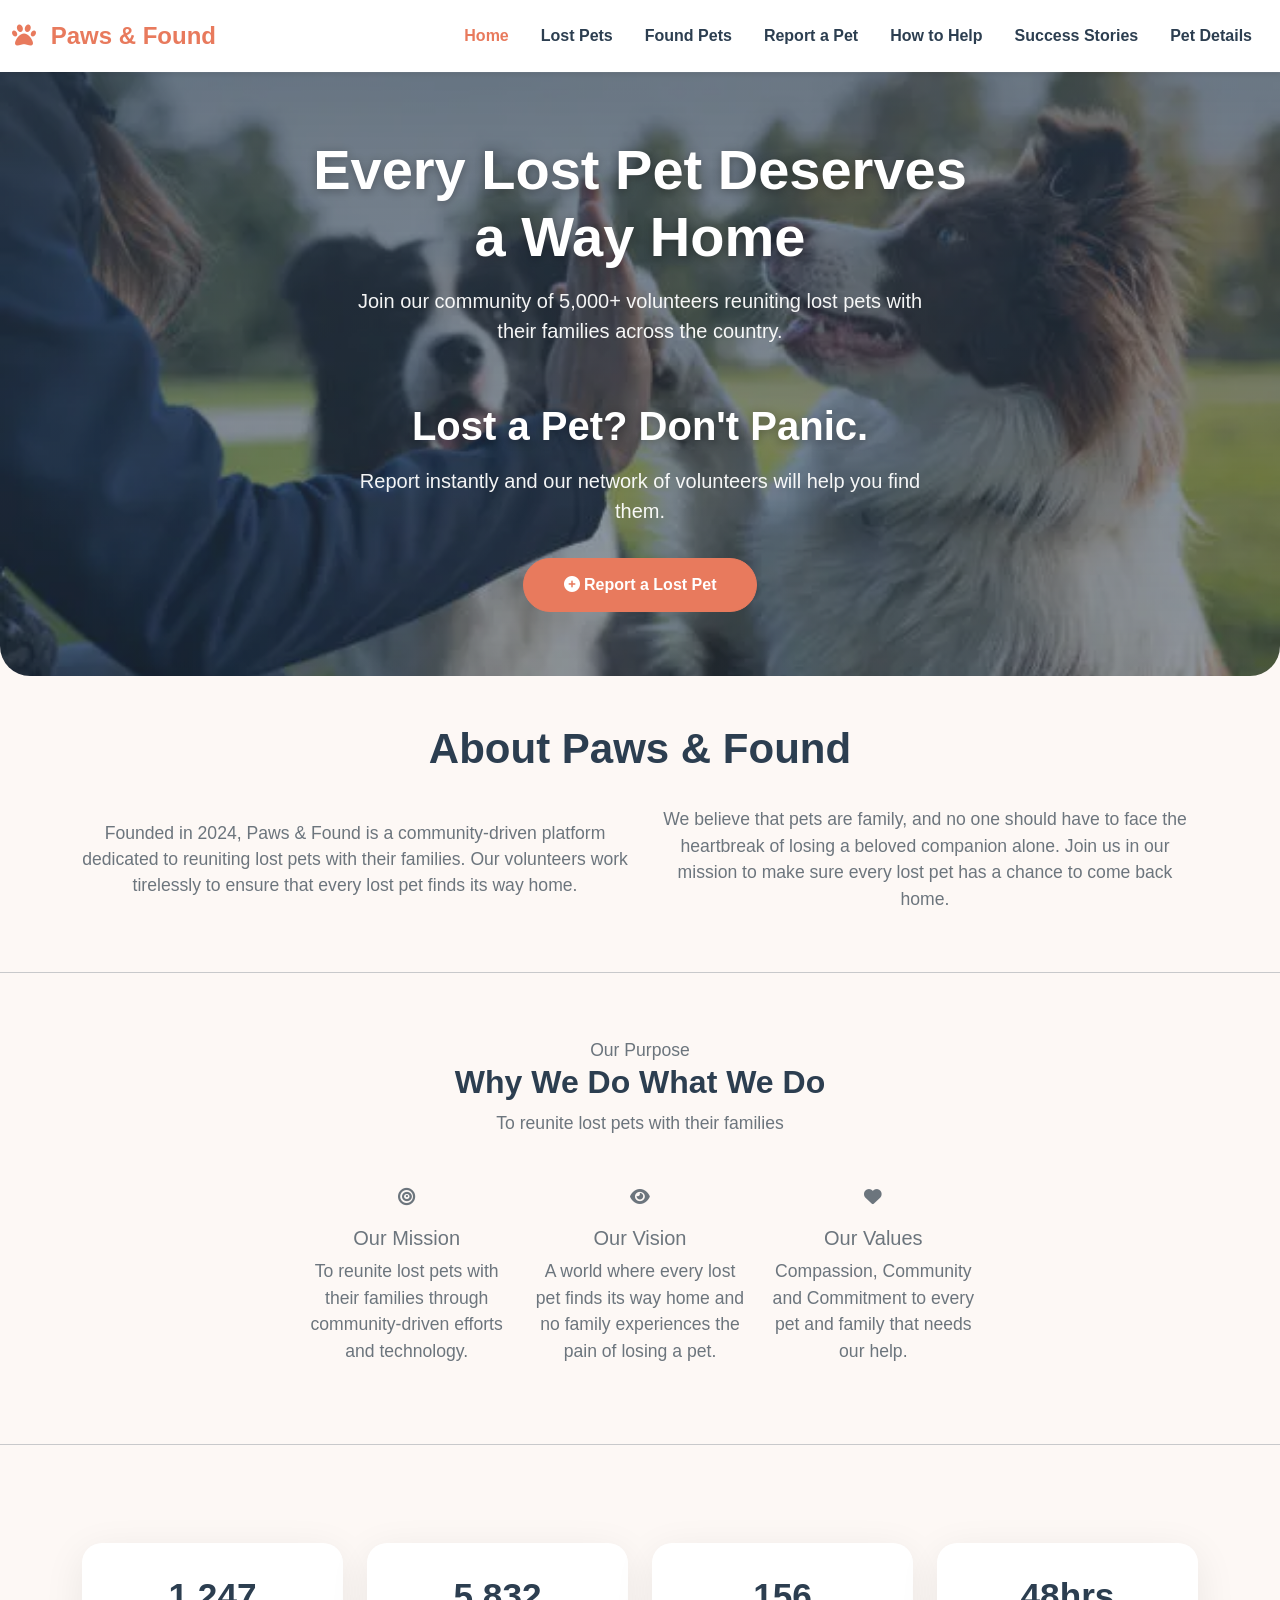
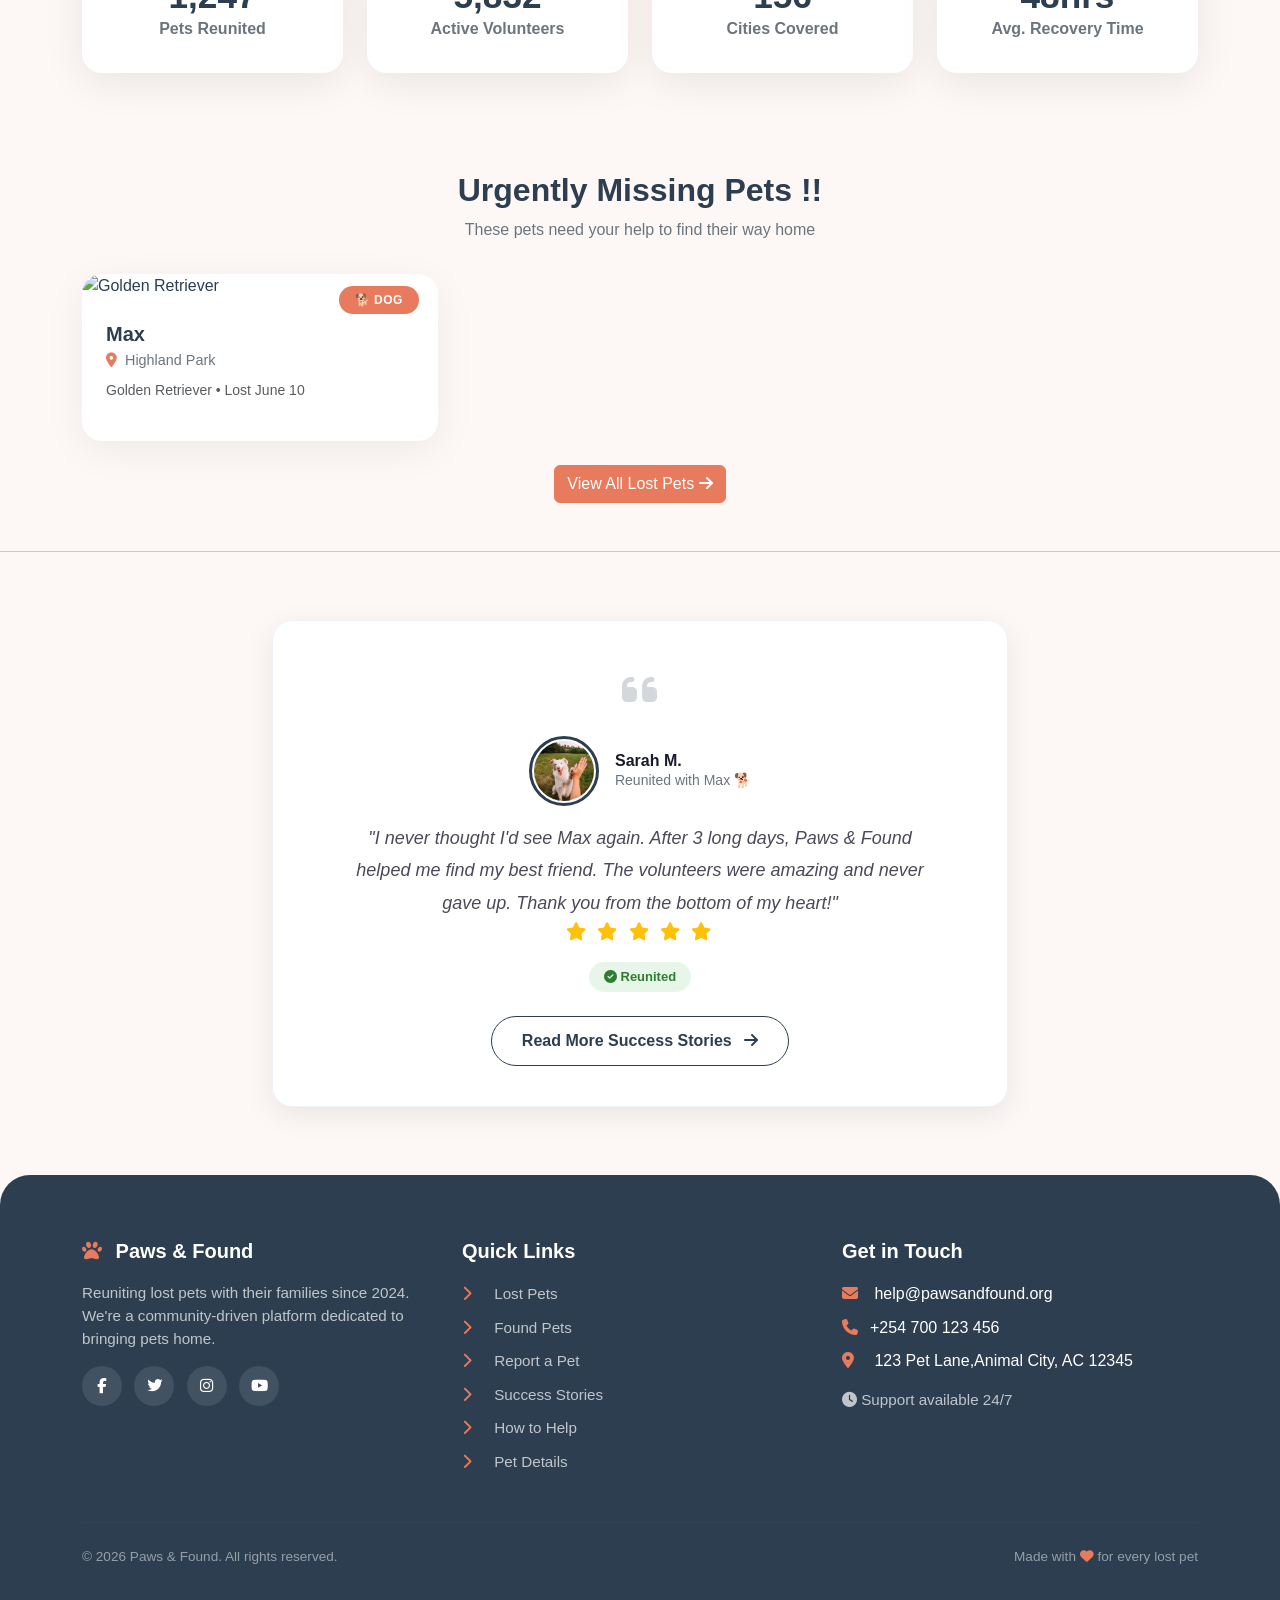
==== commit 850bc148: "üpdated uniform navigation bar" ====
--- a/index.html
+++ b/index.html
@@ -176,7 +176,7 @@
 
     <section class="container my-5">
         <div class="text-center">
-            <h2 class="section-title">Urgently Missing</h2>
+            <h2 class="section-title">Urgently Missing Pets !!</h2>
             <p class="section-subtitle">These pets need your help to find their way home</p>
         </div>
         
@@ -191,51 +191,15 @@
                         <h5>Max</h5>
                         <p class="location"><i class="fas fa-map-marker-alt"></i> Highland Park</p>
                         <p class="text-muted small">Golden Retriever • Lost June 10</p>
-                        <a href="pet-detail.html?id=1" class="btn btn-outline-primary btn-sm">
-                            View Details →
-                        </a>
-                    </div>
-                </div>
-            </div>
-
-
-            <!-- Pet Card 2 - Cat -->
-            <div class="col-md-4 col-sm-6">
-                <div class="pet-card">
-                    <img src="images/luna.jpg" 
-                         class="pet-card-img" alt="Black Cat">
-                    <div class="pet-card-body">
-                        <span class="pet-badge cat">🐈 Cat</span>
-                        <h5>Luna</h5>
-                        <p class="location"><i class="fas fa-map-marker-alt"></i> Maple Street</p>
-                        <p class="text-muted small">Black cat • Lost June 12</p>
-                        <a href="pet-detail.html?id=2" class="btn btn-outline-primary btn-sm">
-                            View Details →
-                        </a>
-                    </div>
-                </div>
-            </div>
-
-            <!-- Pet Card 3 - Dog -->
-            <div class="col-md-4 col-sm-6">
-                <div class="pet-card">
-                    <img src="images/charlie.jpg" 
-                         class="pet-card-img" alt="Beagle">
-                    <div class="pet-card-body">
-                        <span class="pet-badge dog">🐕 Dog</span>
-                        <h5>Charlie</h5>
-                        <p class="location"><i class="fas fa-map-marker-alt"></i> Riverside Park</p>
-                        <p class="text-muted small">Beagle mix • Lost June 13</p>
-                        <a href="pet-detail.html?id=3" class="btn btn-outline-primary btn-sm">
-                            View Details →
-                        </a>
-                    </div>
-                </div>
-            </div>
+                        
+                    </div>
+                </div>
+            </div>
+
         </div>
 
         <div class="text-center mt-4">
-            <a href="lost-pets.html" class="btn btn-primary">
+            <a href="lost_pets.html" class="btn btn-primary">
                 View All Lost Pets <i class="fas fa-arrow-right"></i>
             </a>
         </div>
--- a/style.css
+++ b/style.css
@@ -185,6 +185,7 @@
             overflow: hidden;
             transition: transform 0.3s ease, box-shadow 0.3s ease;
             height: 100%;
+            cursor: pointer;
         }
 
         .pet-card:hover {
@@ -259,6 +260,155 @@
             border-color: #E87A5D;
             color: white;
             
+        }
+
+         .pet-card-body .btn-view {
+            color: #E87A5D;
+            border-color: #E87A5D;
+            border-radius: 30px;
+            padding: 6px 20px;
+            font-weight: 600;
+            font-size: 0.85rem;
+            background: transparent;
+            border: 2px solid #E87A5D;
+            transition: all 0.3s;
+            cursor: pointer;
+        }
+
+        .pet-card-body .btn-view:hover {
+            background-color: #E87A5D;
+            border-color: #E87A5D;
+            color: white;
+        }
+
+         /* ============================================
+           PET DETAIL PANEL (Opens below)
+           ============================================ */
+        .pet-detail-panel {
+            background: white;
+            border-radius: 20px;
+            padding: 2rem;
+            box-shadow: 0 5px 25px rgba(0,0,0,0.06);
+            margin-top: 2rem;
+            margin-bottom: 2rem;
+            display: none;
+            animation: fadeIn 0.3s ease;
+        }
+
+        .pet-detail-panel.active {
+            display: block;
+        }
+
+        @keyframes fadeIn {
+            from {
+                opacity: 0;
+                transform: translateY(20px);
+            }
+            to {
+                opacity: 1;
+                transform: translateY(0);
+            }
+        }
+
+        .pet-detail-panel .pet-image {
+            width: 100%;
+            height: 350px;
+            object-fit: cover;
+            border-radius: 16px;
+        }
+
+        .pet-detail-panel .close-btn {
+            float: right;
+            background: none;
+            border: none;
+            font-size: 2rem;
+            color: #6c757d;
+            cursor: pointer;
+            transition: color 0.3s;
+        }
+
+        .pet-detail-panel .close-btn:hover {
+            color: #dc3545;
+        }
+
+        .pet-detail-panel .pet-name {
+            font-weight: 800;
+            font-size: 2rem;
+            color: #2C3E50;
+        }
+
+        .pet-detail-panel .status-badge {
+            display: inline-block;
+            padding: 6px 16px;
+            border-radius: 50px;
+            font-weight: 700;
+            font-size: 0.8rem;
+            text-transform: uppercase;
+            letter-spacing: 0.5px;
+        }
+
+        .status-badge.lost {
+            background-color: #dc3545;
+            color: white;
+        }
+
+        .pet-detail-panel .detail-item {
+            display: flex;
+            padding: 0.6rem 0;
+            border-bottom: 1px solid #f0f0f0;
+        }
+
+        .pet-detail-panel .detail-item:last-child {
+            border-bottom: none;
+        }
+
+        .pet-detail-panel .detail-item .label {
+            font-weight: 600;
+            color: #2C3E50;
+            width: 140px;
+            flex-shrink: 0;
+        }
+
+        .pet-detail-panel .detail-item .value {
+            color: #4a4a4a;
+        }
+
+        .pet-detail-panel .contact-box {
+            background: linear-gradient(135deg, #FDF8F5, #f5ebe6);
+            border-radius: 16px;
+            padding: 1.5rem;
+            border-left: 4px solid #E87A5D;
+        }
+
+        .pet-detail-panel .contact-box .contact-item {
+            margin-bottom: 0.6rem;
+        }
+
+        .pet-detail-panel .contact-box .contact-item i {
+            color: #E87A5D;
+            width: 24px;
+            margin-right: 8px;
+        }
+
+        .btn-sighting {
+            background-color: #E87A5D;
+            border: none;
+            color: white;
+            padding: 10px 25px;
+            font-weight: 700;
+            border-radius: 50px;
+            transition: background-color 0.3s;
+            text-decoration: none;
+            display: inline-block;
+        }
+
+        .btn-sighting:hover {
+            background-color: #d45a3a;
+            color: white;
+        }
+
+        .btn-sighting i {
+            margin-right: 8px;
         }
         /* ============================================
            ABOUT SECTION
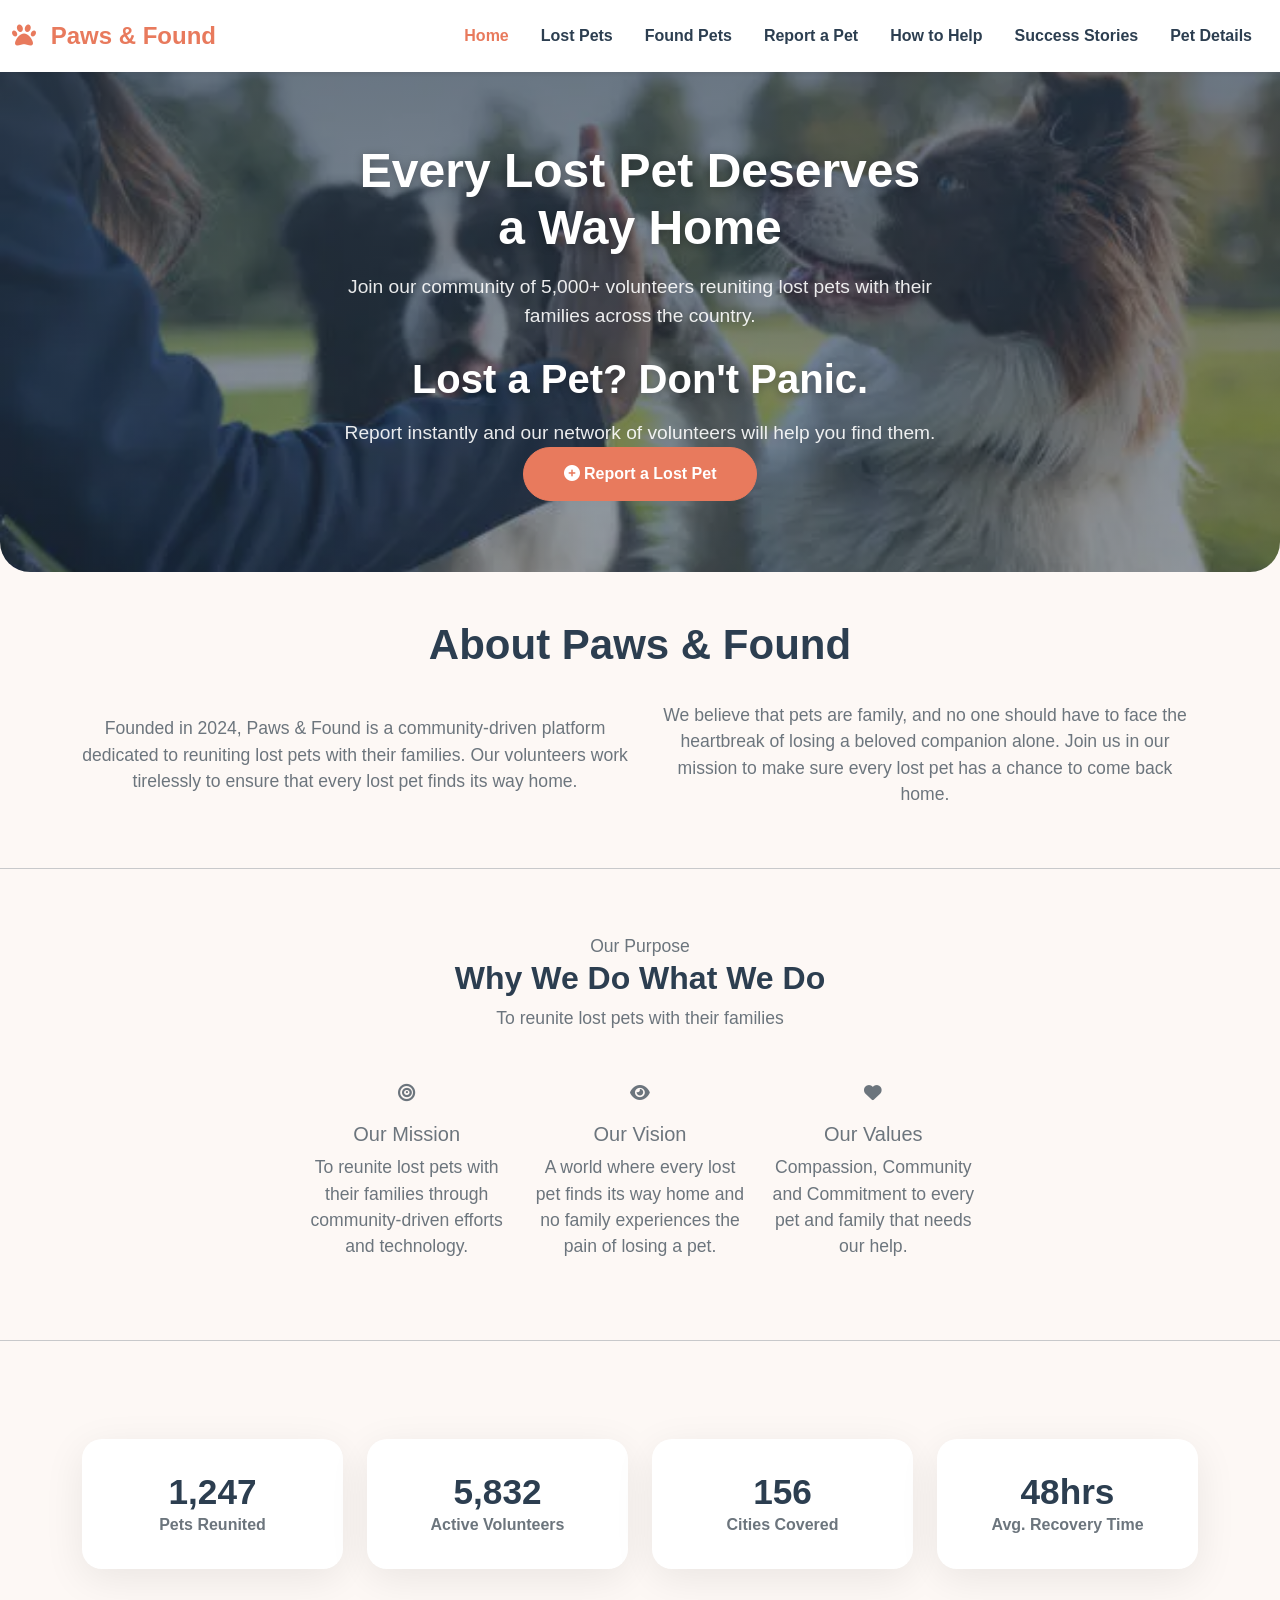
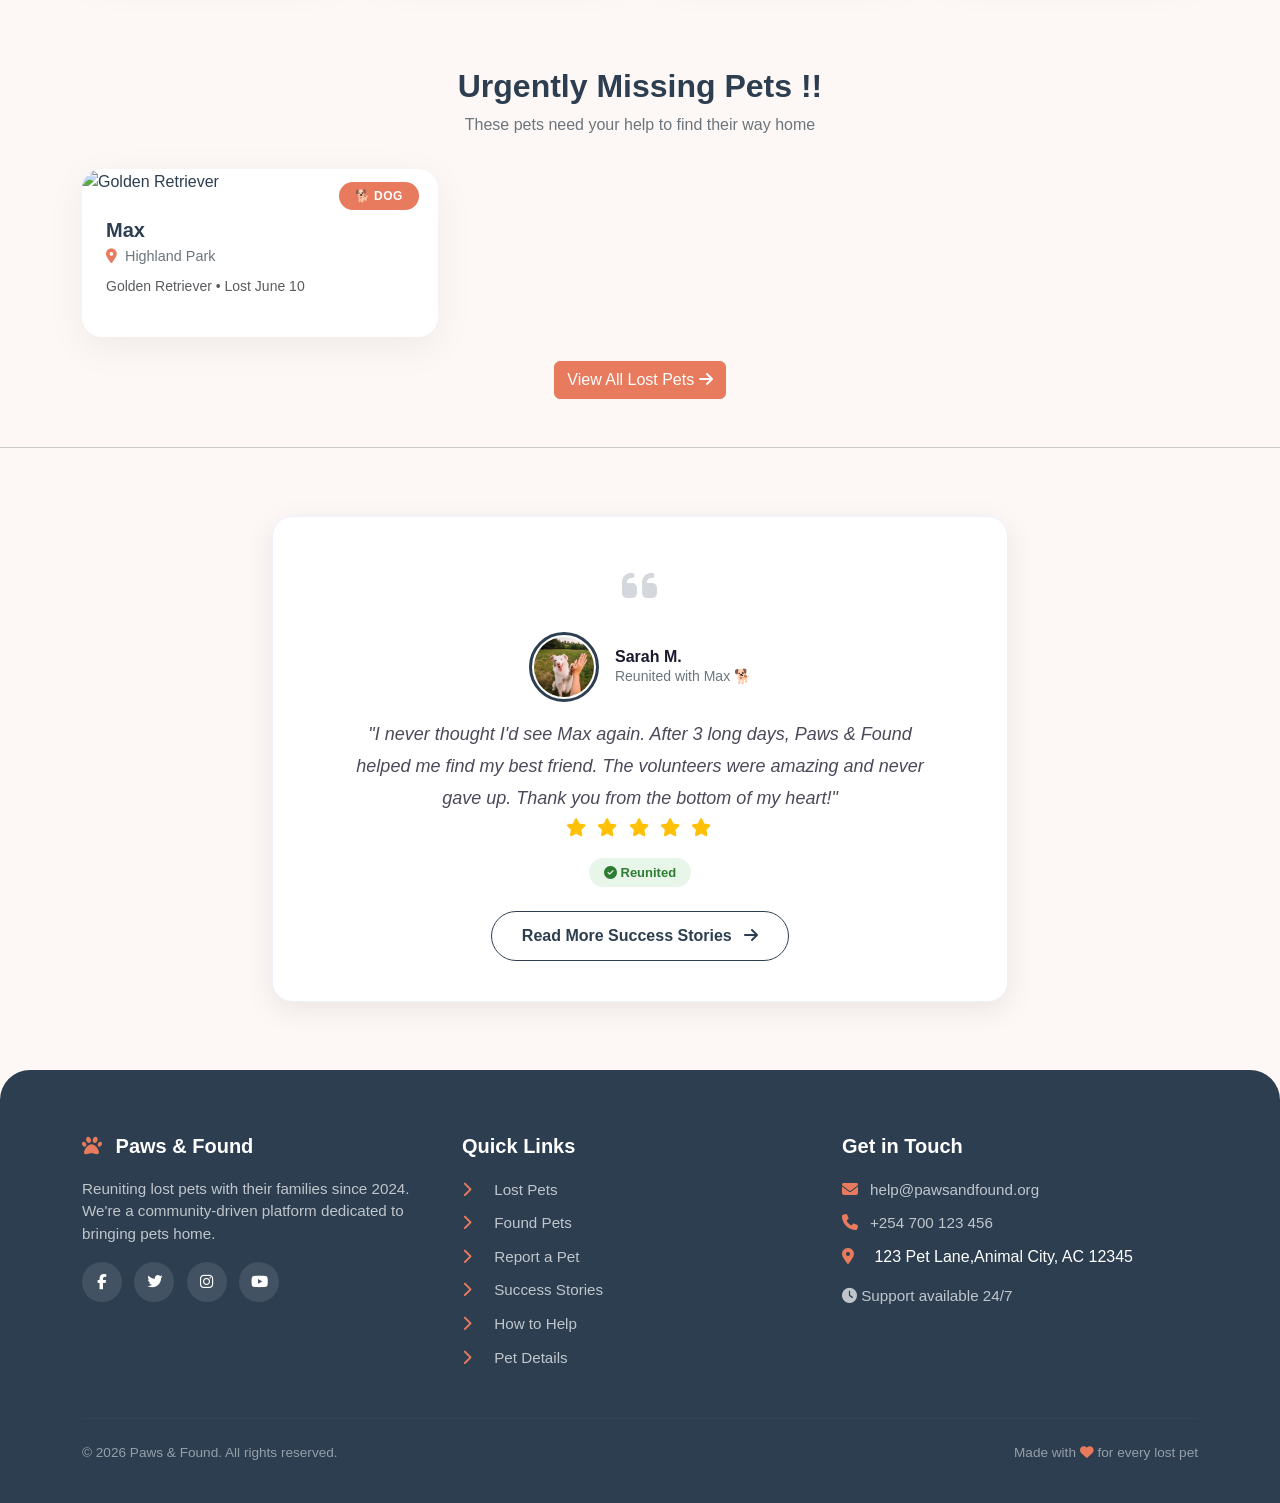
==== commit 978f9885: "added clickable links to page footers" ====
--- a/index.html
+++ b/index.html
@@ -292,8 +292,8 @@
                 <div class="col-md-4">
                     <h5>Get in Touch</h5>
                     <ul>
-                        <li><i class="fas fa-envelope"></i> help@pawsandfound.org</li>
-                        <li><i class="fas fa-phone"></i>+254 700 123 456</li>
+                        <li><i class="fas fa-envelope"></i><a href= "mailto:help@pawsandfound.org">help@pawsandfound.org</a></li>
+                        <li><i class="fas fa-phone"></i><a href= "tell:+254708503550">+254 700 123 456</a></li>
                         <li><i class="fas fa-map-marker-alt"></i> 123 Pet Lane,Animal City, AC 12345</li>
                     </ul>
                     <p class="mt-3 small">
@@ -317,7 +317,7 @@
         </div>
     </footer>
 
-     <script src="https://cdn.jsdelivr.net/npm/bootstrap@5.2.3/dist/js/bootstrap.bundle.min.js" integrity="sha384-kenU1KFdBIe4zVF0s0G1M5b4hcpxyD9F7jL+jjXkk+Q2h455rYXK/7HAuoJl+0I4" crossorigin="anonymous"></script>
+    <script src="https://cdn.jsdelivr.net/npm/bootstrap@5.2.3/dist/js/bootstrap.bundle.min.js" integrity="sha384-kenU1KFdBIe4zVF0s0G1M5b4hcpxyD9F7jL+jjXkk+Q2h455rYXK/7HAuoJl+0I4" crossorigin="anonymous"></script>
 
     
     
--- a/style.css
+++ b/style.css
@@ -1,8 +1,21 @@
+         *{
+            box-sizing: border-box;
+         }
+
          body {
             font-family: 'Nunito', 'Segoe UI', Tahoma, Geneva, Verdana, sans-serif;
             background-color: #FDF8F5;
             color: #2C3E50;
-        }
+            margin: 0;
+            padding: 0;
+            overflow-x: hidden;
+            width: 100%;
+           
+        }
+
+        body::-webkit-scrollbar {
+            display: none; /* Chrome, Safari, Opera, new Edge */
+}
 
         /* ============================================
            NAVIGATION BAR (already built)
@@ -37,6 +50,8 @@
         .nav-link i {
             margin-right: 6px;
         }
+
+        
      /*page transition animations*/
         @view-transition{
             navigation: auto;
@@ -135,7 +150,7 @@
          /* ============================================
            PAGE HERO
            ============================================ */
-        .success-hero {
+        .hero {
             background: linear-gradient(rgba(44, 62, 80, 0.7), rgba(44, 62, 80, 0.5)), 
                         url('images/Hero2.jpg');
             background-size: cover;
@@ -151,17 +166,45 @@
             border-radius: 0 0 30px 30px;
         }
 
-        .success-hero h1 {
+        .hero h1 {
             font-weight: 800;
             font-size: 3rem;
         }
 
-        .success-hero p {
+        .hero p {
             font-size: 1.2rem;
             opacity: 0.9;
             max-width: 600px;
             margin: 0 auto;
         }
+
+        @media (max-width: 768px) {
+    .hero {
+        min-height: auto;
+        padding: 5rem 1rem;
+    }
+
+    .hero h1 {
+        font-size: 2.2rem;
+    }
+
+    .hero h2 {
+        font-size: 1.8rem;
+    }
+
+    .hero p {
+        font-size: 1rem;
+    }
+
+    .hero .btn {
+        width: 100%;
+        max-width: 320px;
+    }
+
+    .about-section h2 {
+        font-size: 2rem;
+    }
+}
         
 
          /* ============================================
@@ -351,6 +394,11 @@
             background-color: #dc3545;
             color: white;
         }
+
+       .status-badge.found {
+            background-color: #5D9B9B;
+            color: white;
+} 
 
         .pet-detail-panel .detail-item {
             display: flex;
@@ -884,3 +932,4 @@
     transform: translateY(-2px);
     box-shadow: 0 5px 20px rgba(102, 126, 234, 0.3);
 }
+
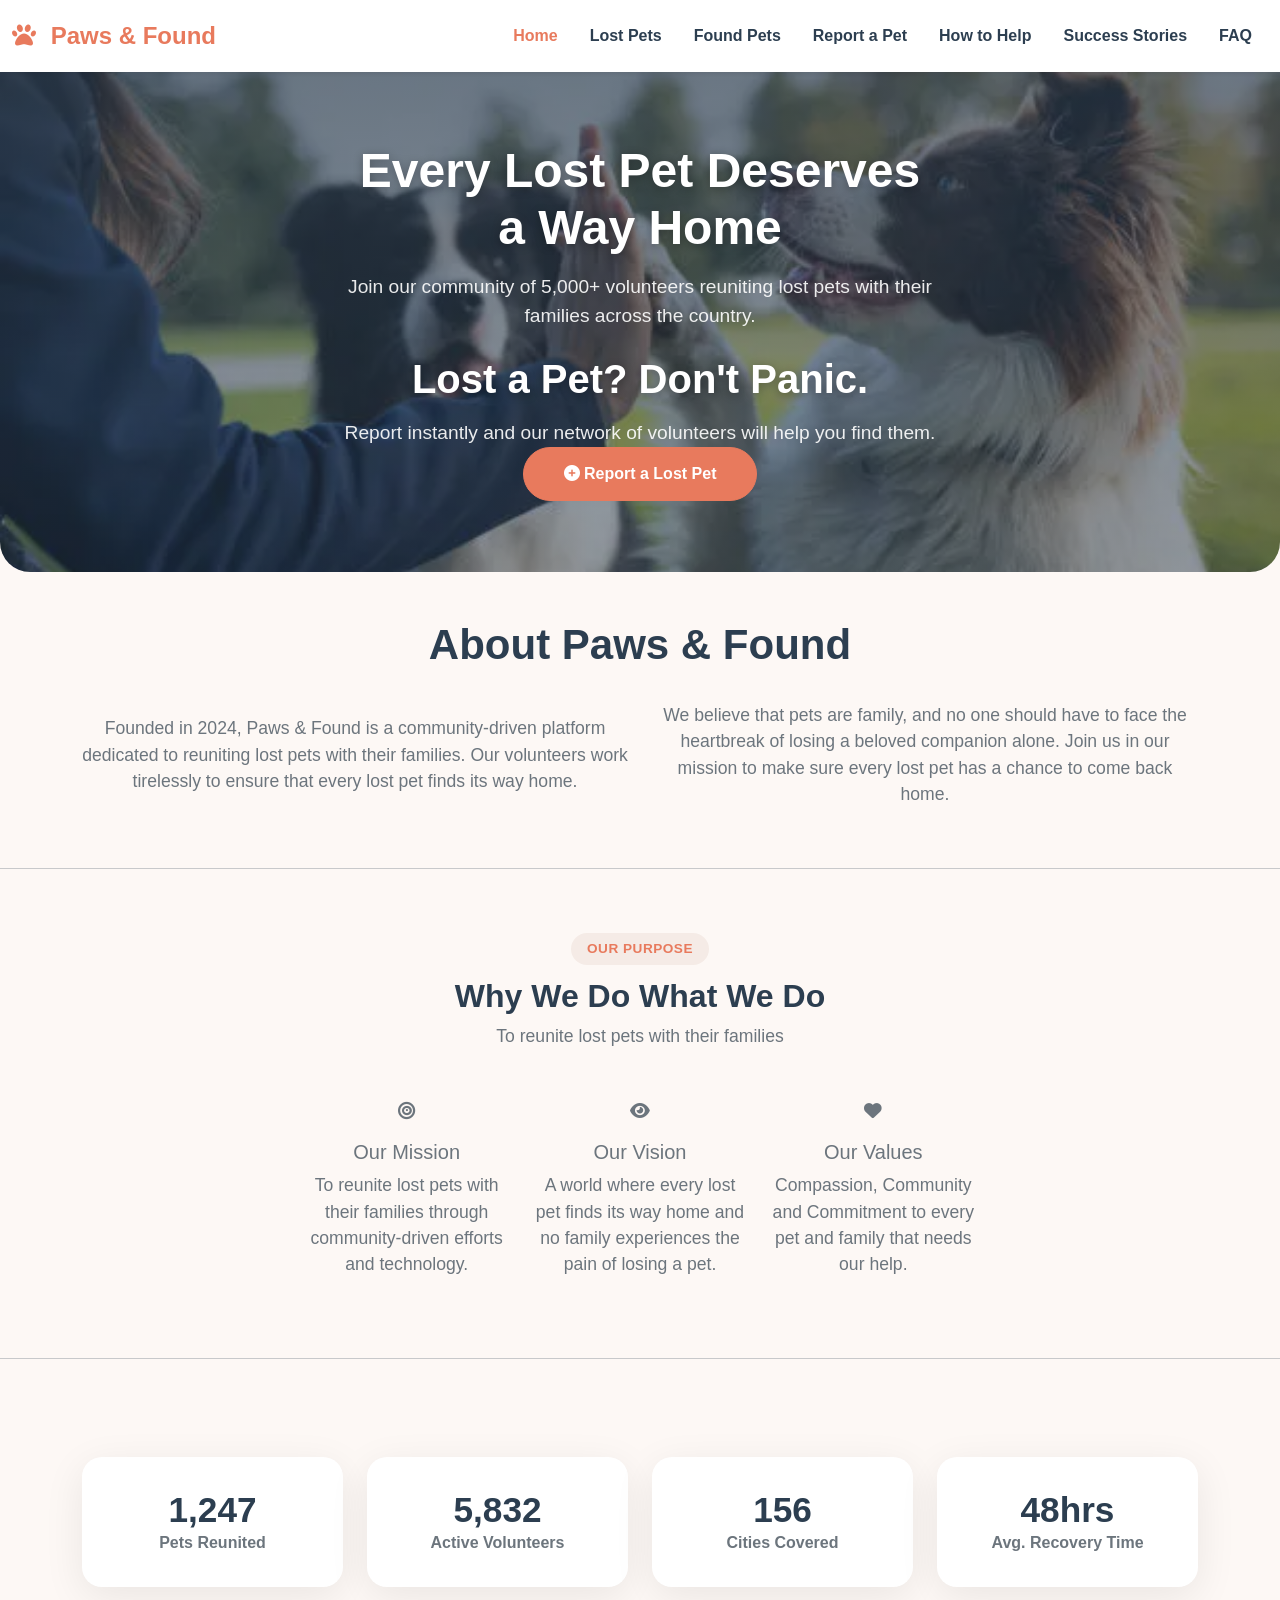
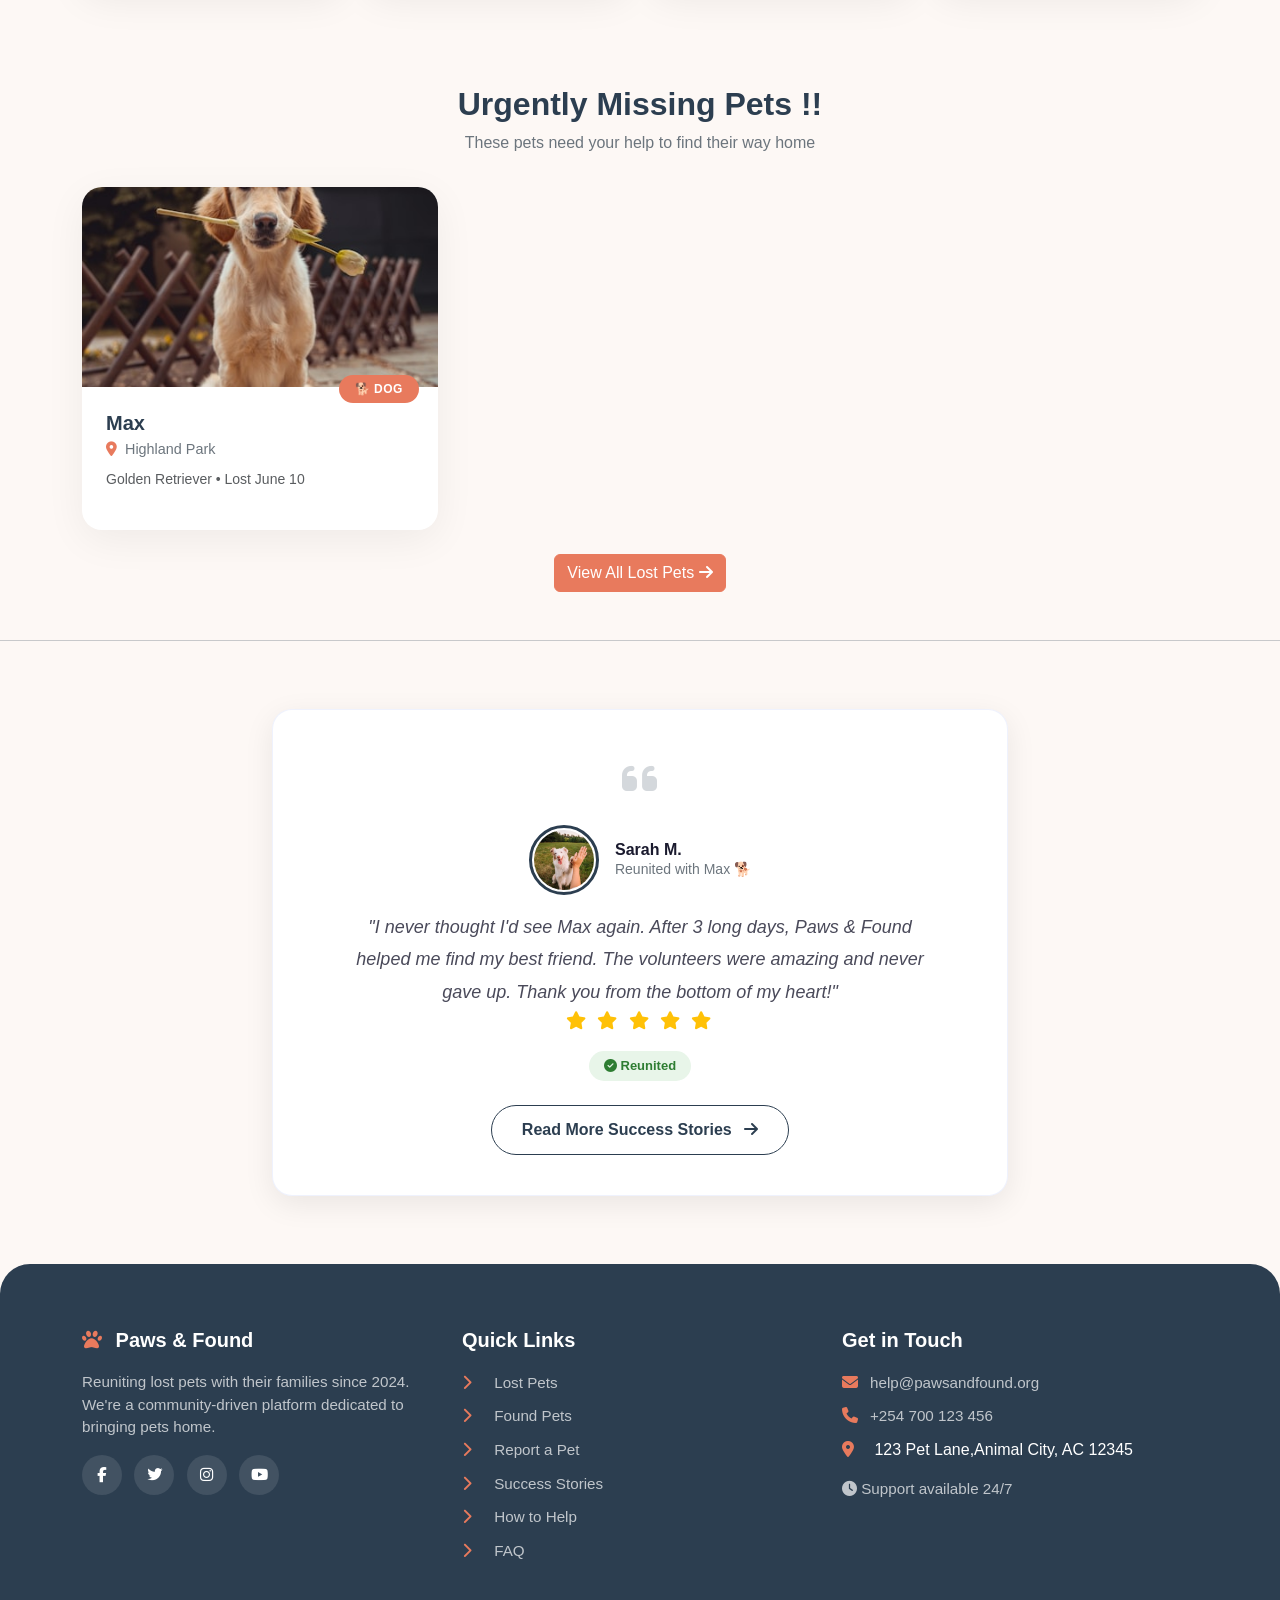
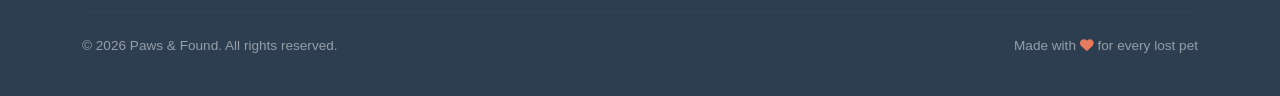
==== commit 0444aac3: "replaced details page with faq page and updated respective links" ====
--- a/index.html
+++ b/index.html
@@ -62,7 +62,7 @@
                         <a class="nav-link" href="success_details.html">Success Stories</a>
                     </li>
                     <li class="nav-item">
-                        <a class="nav-link" href="pet_details.html">Pet Details</a>
+                        <a class="nav-link" href="faq.html">FAQ</a>
                     </li>
 
                 </ul>
@@ -184,7 +184,7 @@
             <!-- Pet Card 1 - Dog -->
             <div class="col-md-4 col-sm-6">
                 <div class="pet-card">
-                    <img src="images/max.jpg" 
+                    <img src="images/Max.jpg" 
                          class="pet-card-img" alt="Golden Retriever">
                     <div class="pet-card-body">
                         <span class="pet-badge dog">🐕 Dog</span>
@@ -284,7 +284,7 @@
                         <li><a href="report_form.html"><i class="fas fa-chevron-right"></i> Report a Pet</a></li>
                         <li><a href="success_details.html"><i class="fas fa-chevron-right"></i> Success Stories</a></li>
                         <li><a href="how_to_help.html"><i class="fas fa-chevron-right"></i> How to Help</a></li>
-                        <li><a href="pet_details.html"><i class="fas fa-chevron-right"></i> Pet Details</a></li>
+                        <li><a href="faq.html"><i class="fas fa-chevron-right"></i> FAQ</a></li>
                     </ul>
                 </div>
 
--- a/style.css
+++ b/style.css
@@ -933,3 +933,54 @@
     box-shadow: 0 5px 20px rgba(102, 126, 234, 0.3);
 }
 
+/* ============================================
+   SECTION BADGE
+   ============================================ */
+.section-badge {
+    display: inline-block;
+    background-color: #f5ebe6;
+    color: #E87A5D;
+    padding: 6px 16px;
+    border-radius: 50px;
+    font-size: 0.85rem;
+    font-weight: 700;
+    text-transform: uppercase;
+    letter-spacing: 0.5px;
+    margin-bottom: 0.75rem;
+}
+
+/* ============================================
+   STEP NUMBER (How to Help guide)
+   ============================================ */
+.step-number {
+    display: inline-block;
+    background-color: #E87A5D;
+    color: white;
+    width: 28px;
+    height: 28px;
+    line-height: 28px;
+    border-radius: 50%;
+    font-weight: 700;
+    font-size: 0.85rem;
+    margin-bottom: 0.75rem;
+}
+
+/* ============================================
+   CHECKBOX GROUP ERROR (Volunteer form)
+   ============================================ */
+.checkbox-error {
+    display: none;
+    color: #dc3545;
+    font-weight: 600;
+    font-size: 0.85rem;
+    margin-top: 0.5rem;
+}
+
+.checkbox-error.show {
+    display: block;
+}
+
+.form-check-input:checked {
+    background-color: #E87A5D;
+    border-color: #E87A5D;
+}
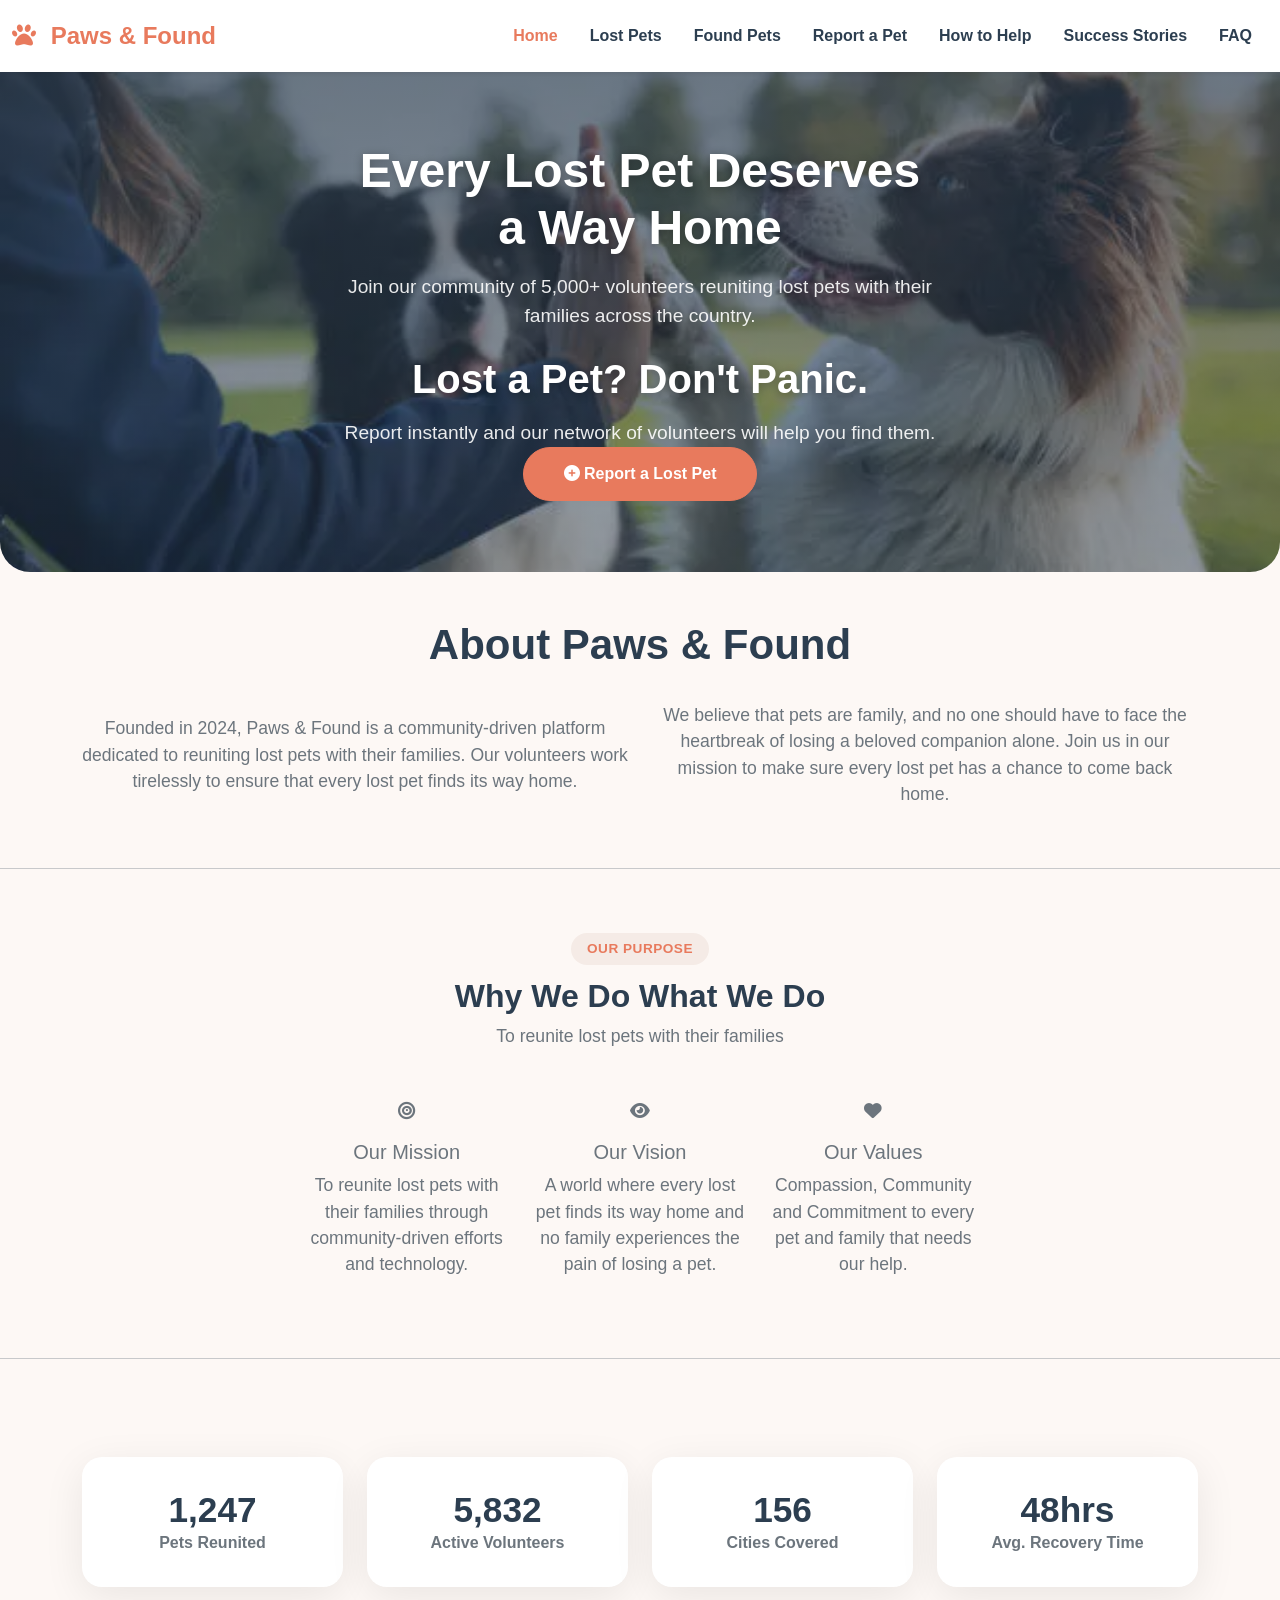
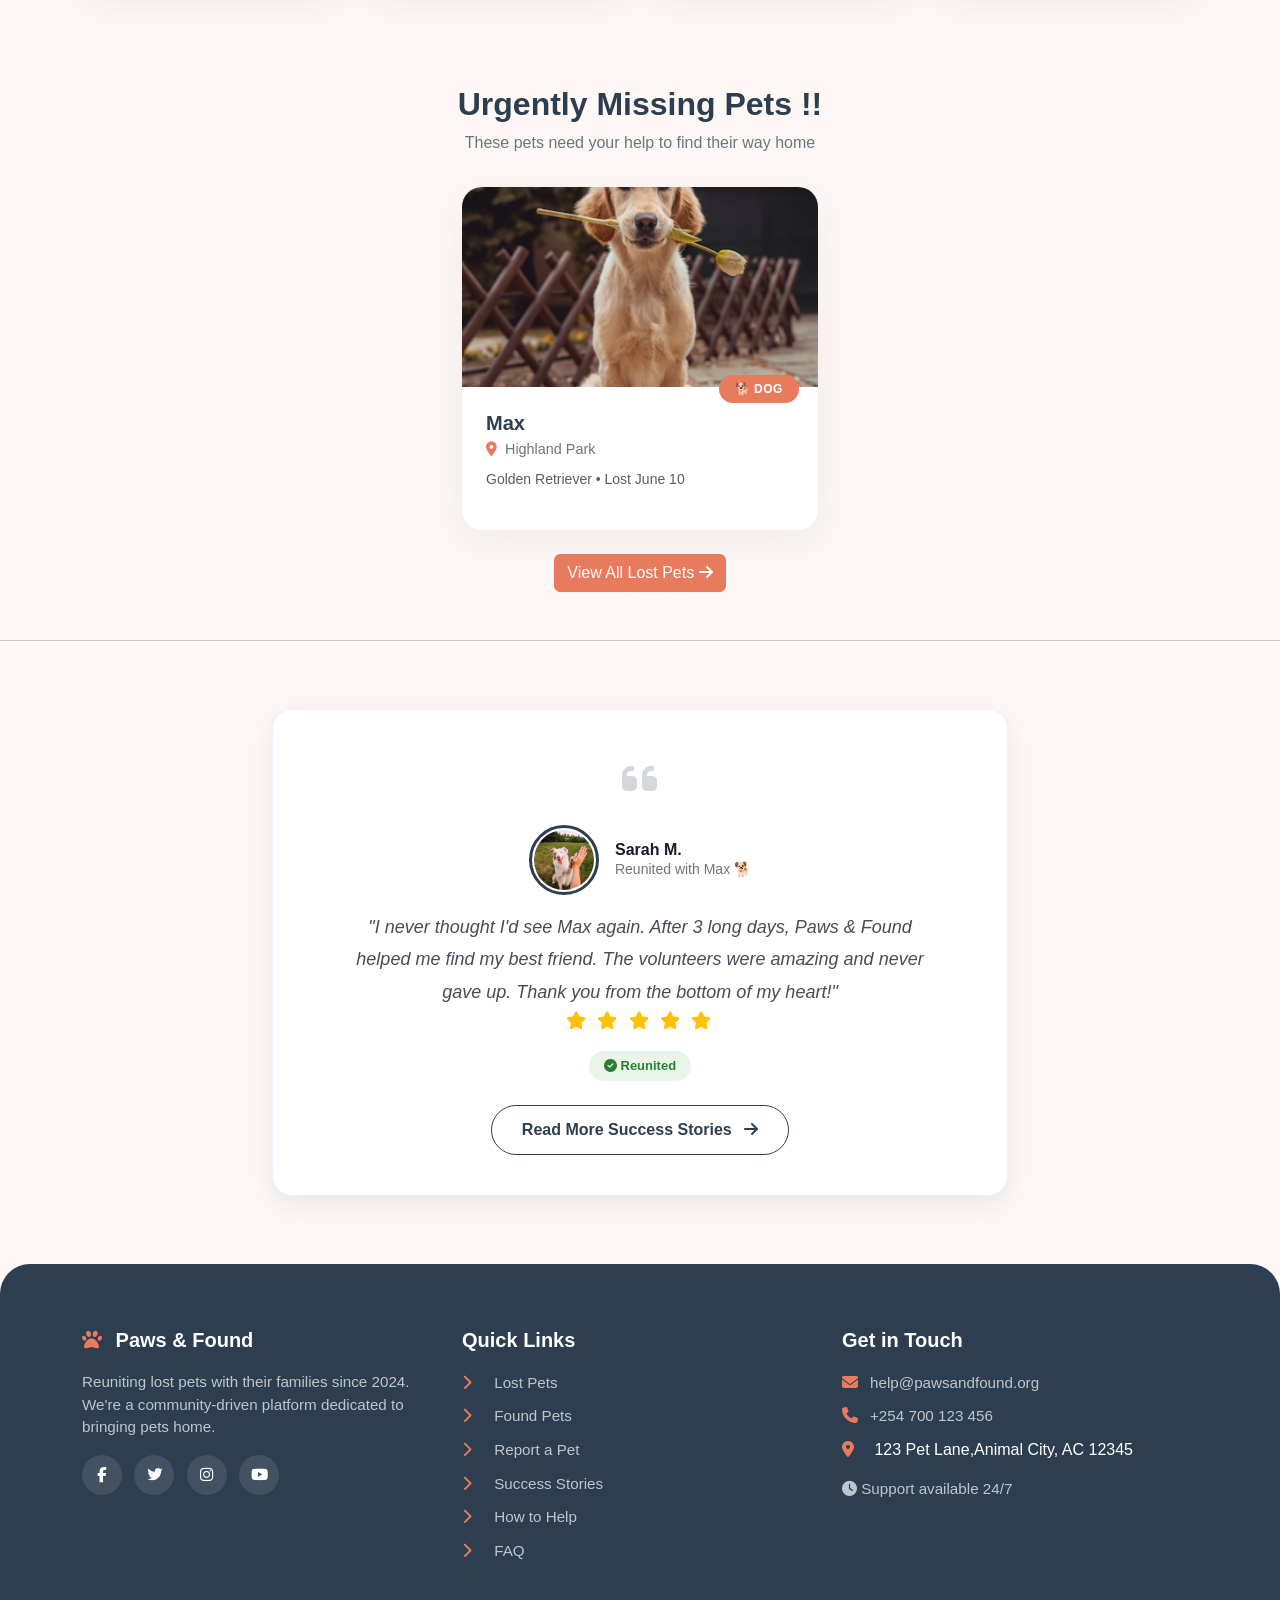
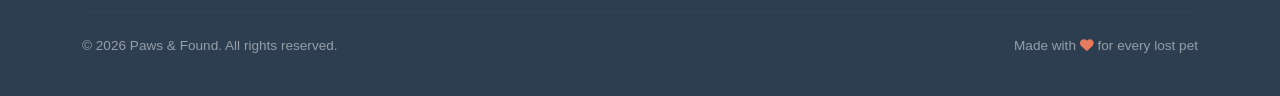
==== commit 653b58d4: "updated hero section of 3 pages" ====
--- a/index.html
+++ b/index.html
@@ -180,7 +180,7 @@
             <p class="section-subtitle">These pets need your help to find their way home</p>
         </div>
         
-        <div class="row g-4">
+        <div class="row g-4 justify-content-center">
             <!-- Pet Card 1 - Dog -->
             <div class="col-md-4 col-sm-6">
                 <div class="pet-card">
--- a/style.css
+++ b/style.css
@@ -984,3 +984,25 @@
     background-color: #E87A5D;
     border-color: #E87A5D;
 }
+
+/* FAQ PAGE */
+.faq-category-title {
+    color: #2C3E50;
+    font-weight: 700;
+    margin-bottom: 1rem;
+    margin-top: 1rem;
+}
+
+.faq-category-title i {
+    color: #E87A5D;
+    margin-right: 8px;
+}
+
+.accordion-button:not(.collapsed) {
+    background-color: #f5ebe6;
+    color: #E87A5D;
+}
+
+.accordion-button:focus {
+    box-shadow: 0 0 0 0.25rem rgba(232, 122, 93, 0.25);
+}
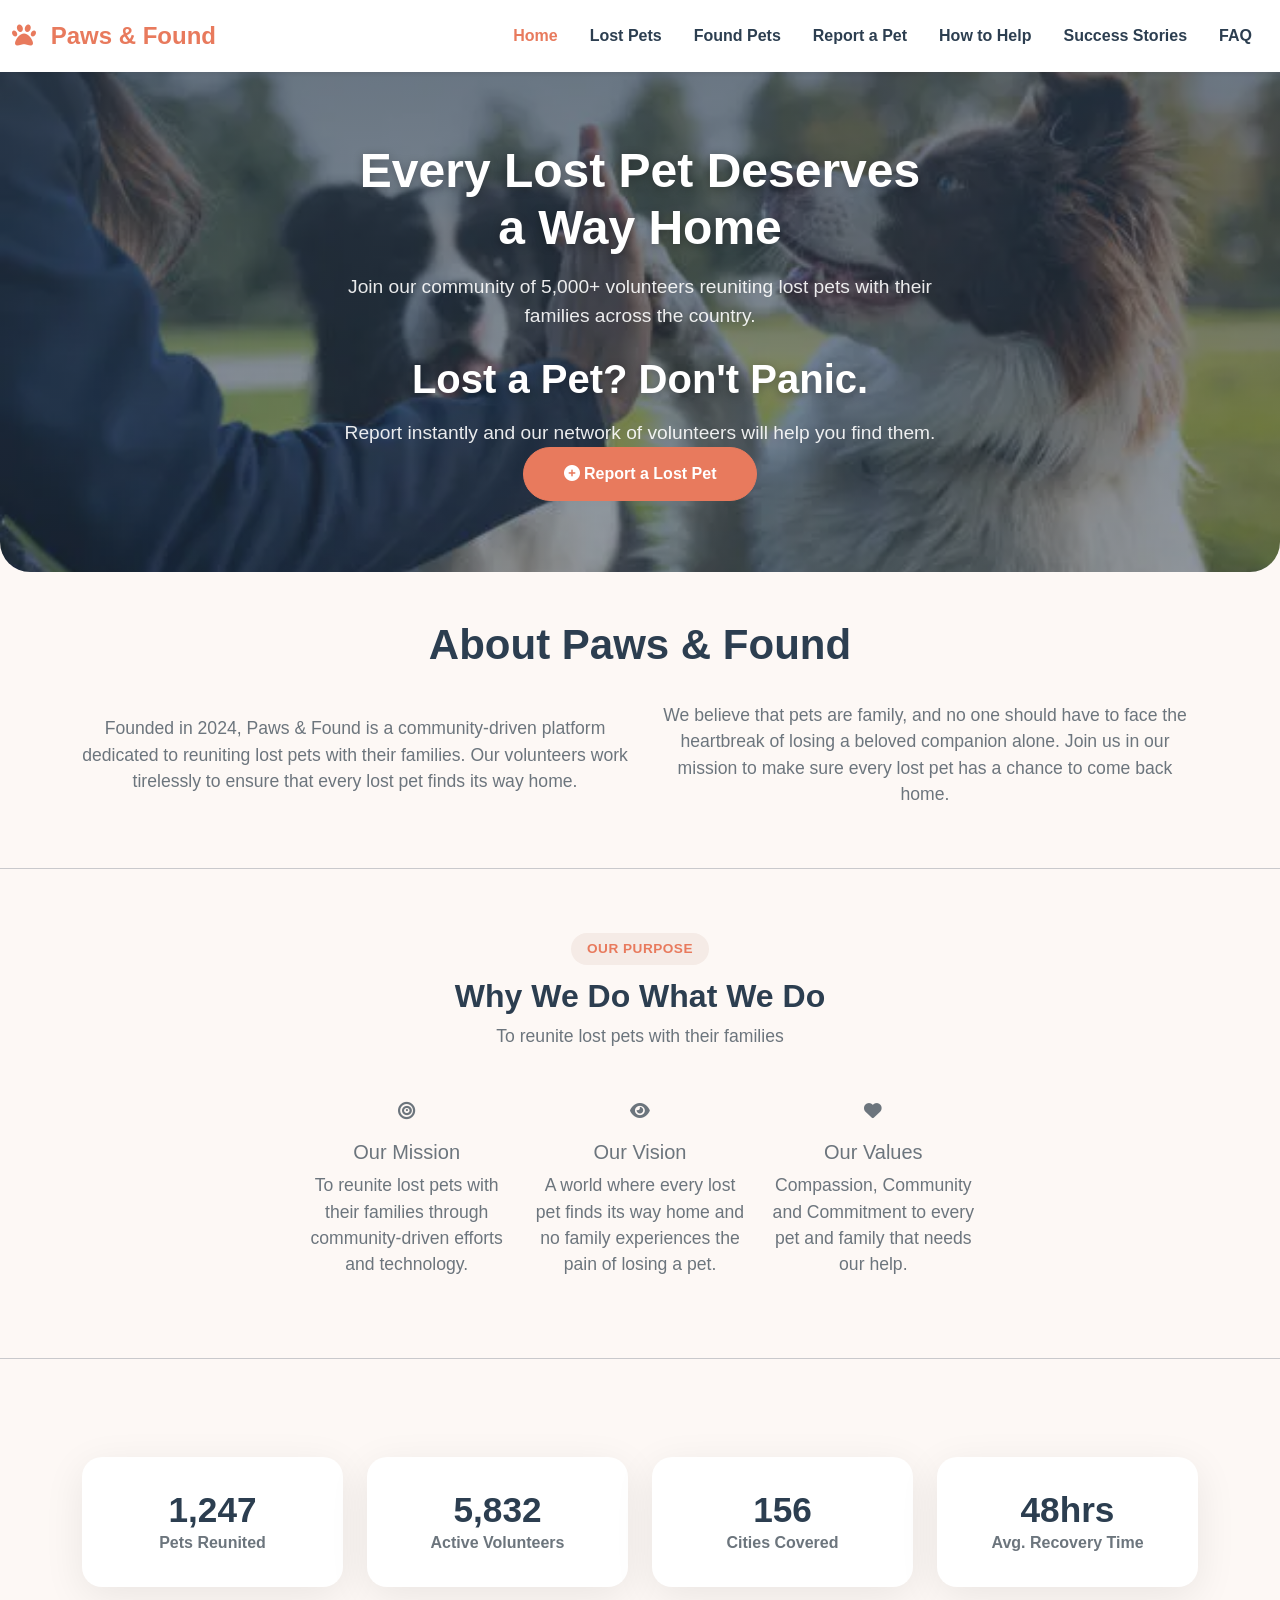
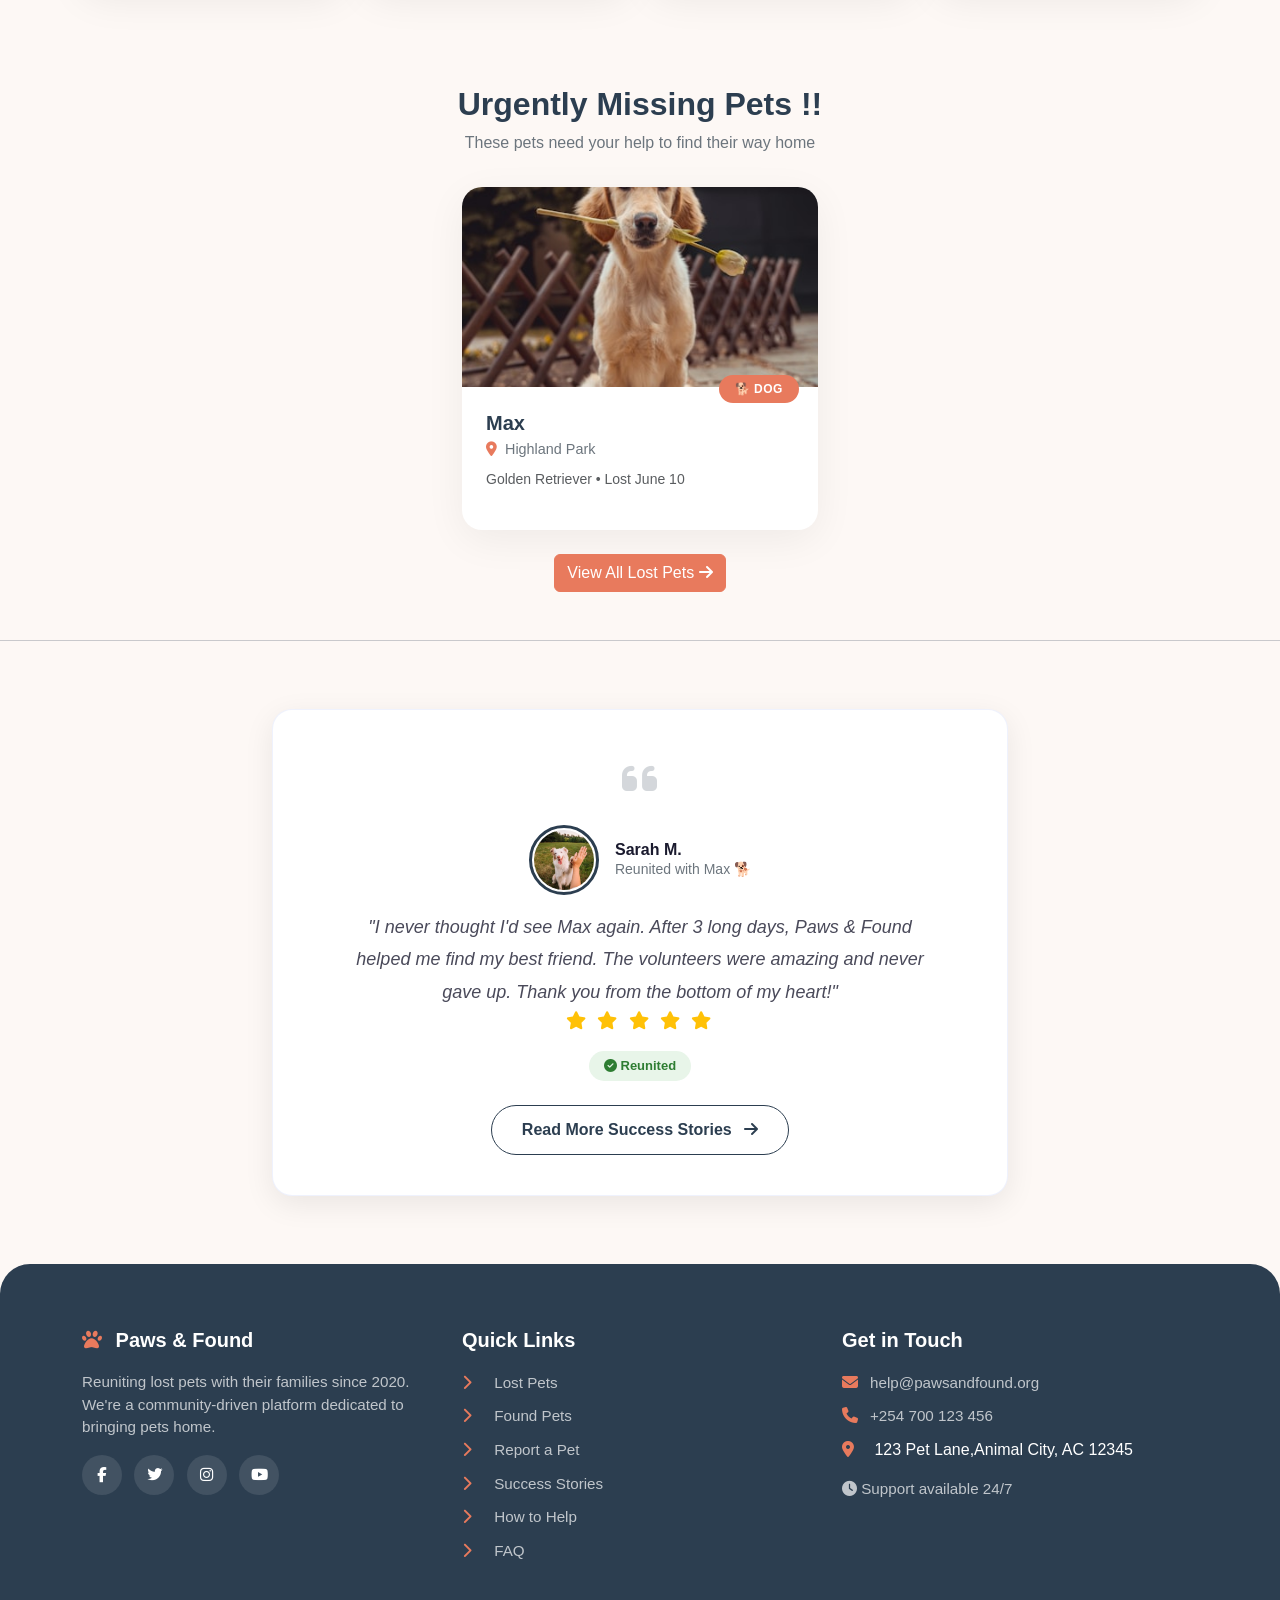
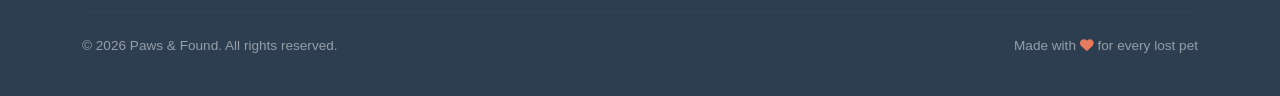
==== commit db6bbeb9: "fixed a link" ====
--- a/index.html
+++ b/index.html
@@ -266,7 +266,7 @@
                 <!-- Column 1: Brand -->
                 <div class="col-md-4">
                     <h5><i class="fas fa-paw"></i> Paws & Found</h5>
-                    <p>Reuniting lost pets with their families since 2024. We're a community-driven platform dedicated to bringing pets home.</p>
+                    <p>Reuniting lost pets with their families since 2020. We're a community-driven platform dedicated to bringing pets home.</p>
                     <div class="social-links mt-3">
                         <a href="#"><i class="fab fa-facebook-f"></i></a>
                         <a href="#"><i class="fab fa-twitter"></i></a>
@@ -283,7 +283,7 @@
                         <li><a href="found_pets.html"><i class="fas fa-chevron-right"></i> Found Pets</a></li>
                         <li><a href="report_form.html"><i class="fas fa-chevron-right"></i> Report a Pet</a></li>
                         <li><a href="success_details.html"><i class="fas fa-chevron-right"></i> Success Stories</a></li>
-                        <li><a href="how_to_help.html"><i class="fas fa-chevron-right"></i> How to Help</a></li>
+                        <li><a href="how-to-help.html"><i class="fas fa-chevron-right"></i> How to Help</a></li>
                         <li><a href="faq.html"><i class="fas fa-chevron-right"></i> FAQ</a></li>
                     </ul>
                 </div>
--- a/style.css
+++ b/style.css
@@ -52,39 +52,9 @@
         }
 
         
-     /*page transition animations*/
-        @view-transition{
-            navigation: auto;
-        }
-
-        ::view-transition-group(page-content) {
-            animation-duration: 1s;
-            animation-timing-function: ease;
-        }
-
-        ::view-transition-old(page-content){
-            animation-name: slide-out;
-        }
-
-        ::view-transition-new(page-content){
-            animation-name: slide-in;
-        }
-
-        main{
-            view-transition-name: page-content;
-        }
-
-
-        @keyframes slide-out{
-            to {
-                translate: -100vw;
-            }
-        }
-        @keyframes slide-in{
-            from {
-                translate: 100%;
-            }
-        }
+     @view-transition {
+    navigation: auto;
+}
 
         
 
